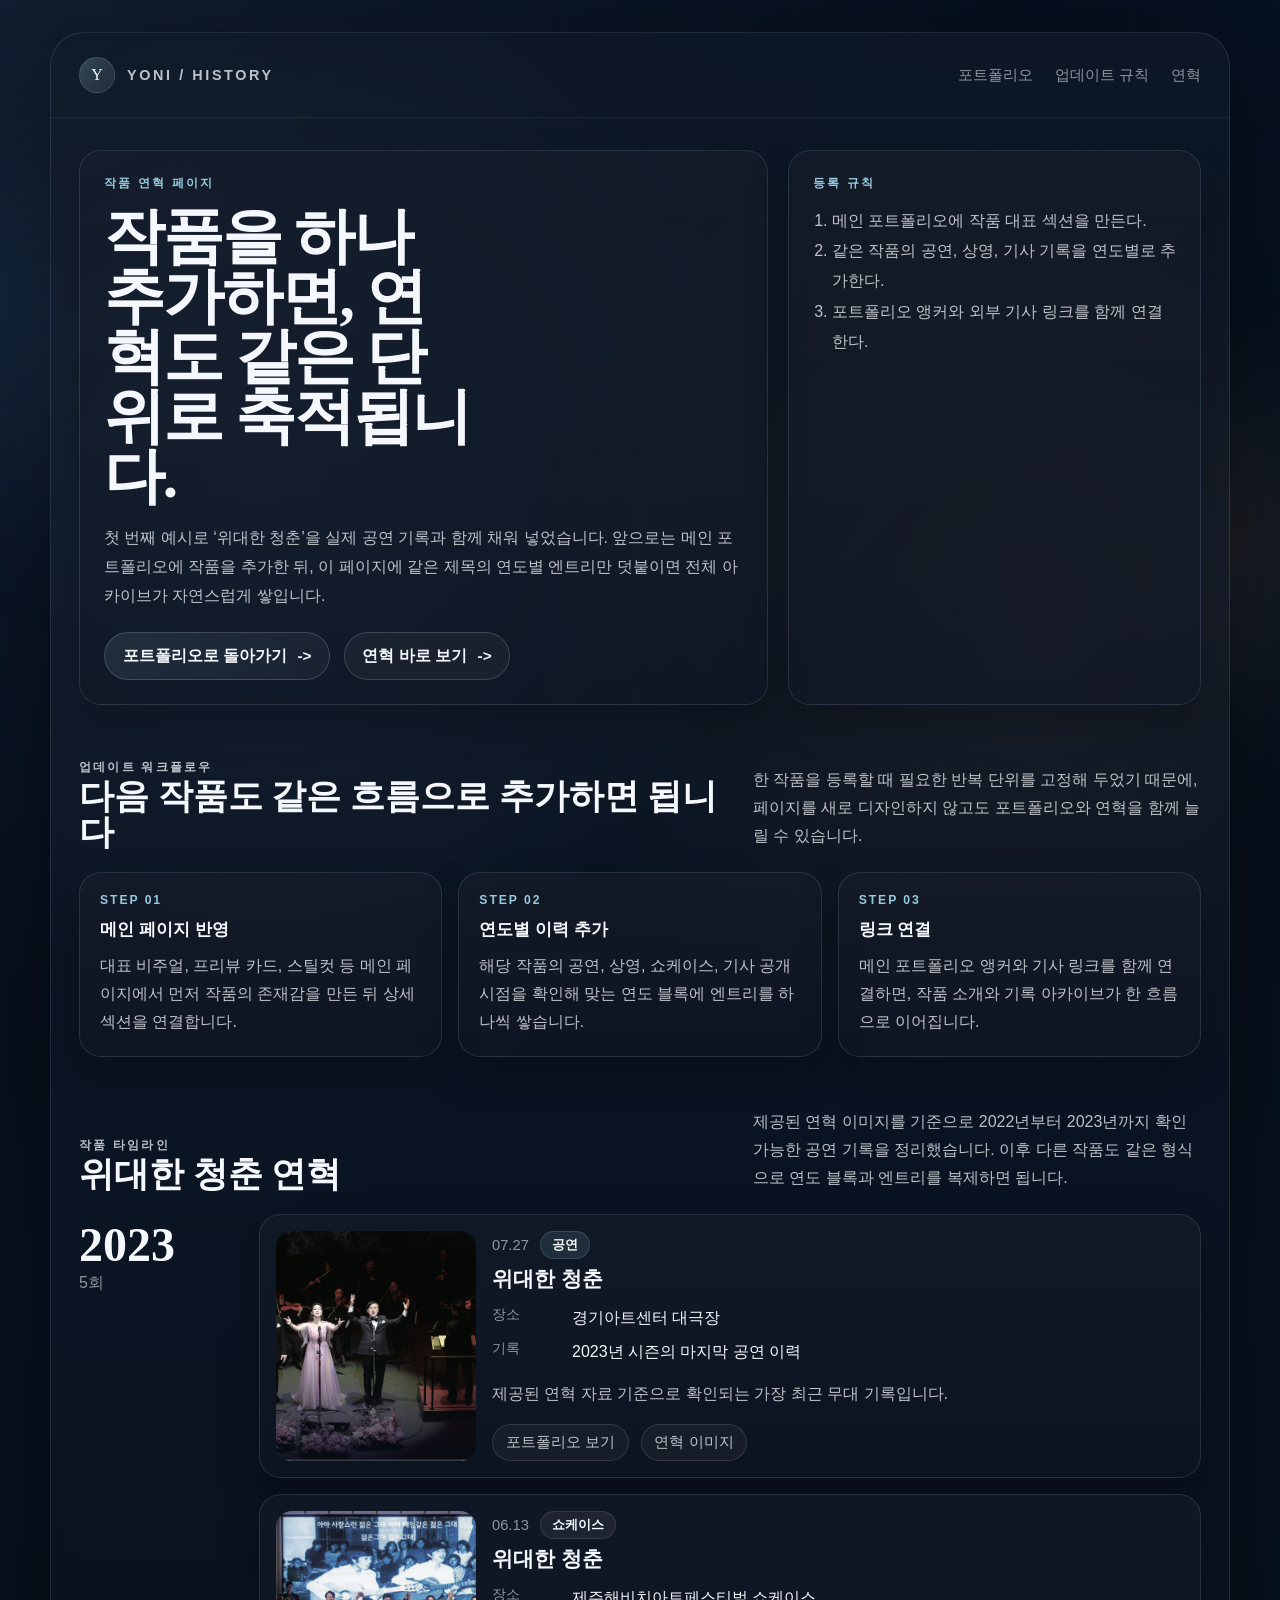
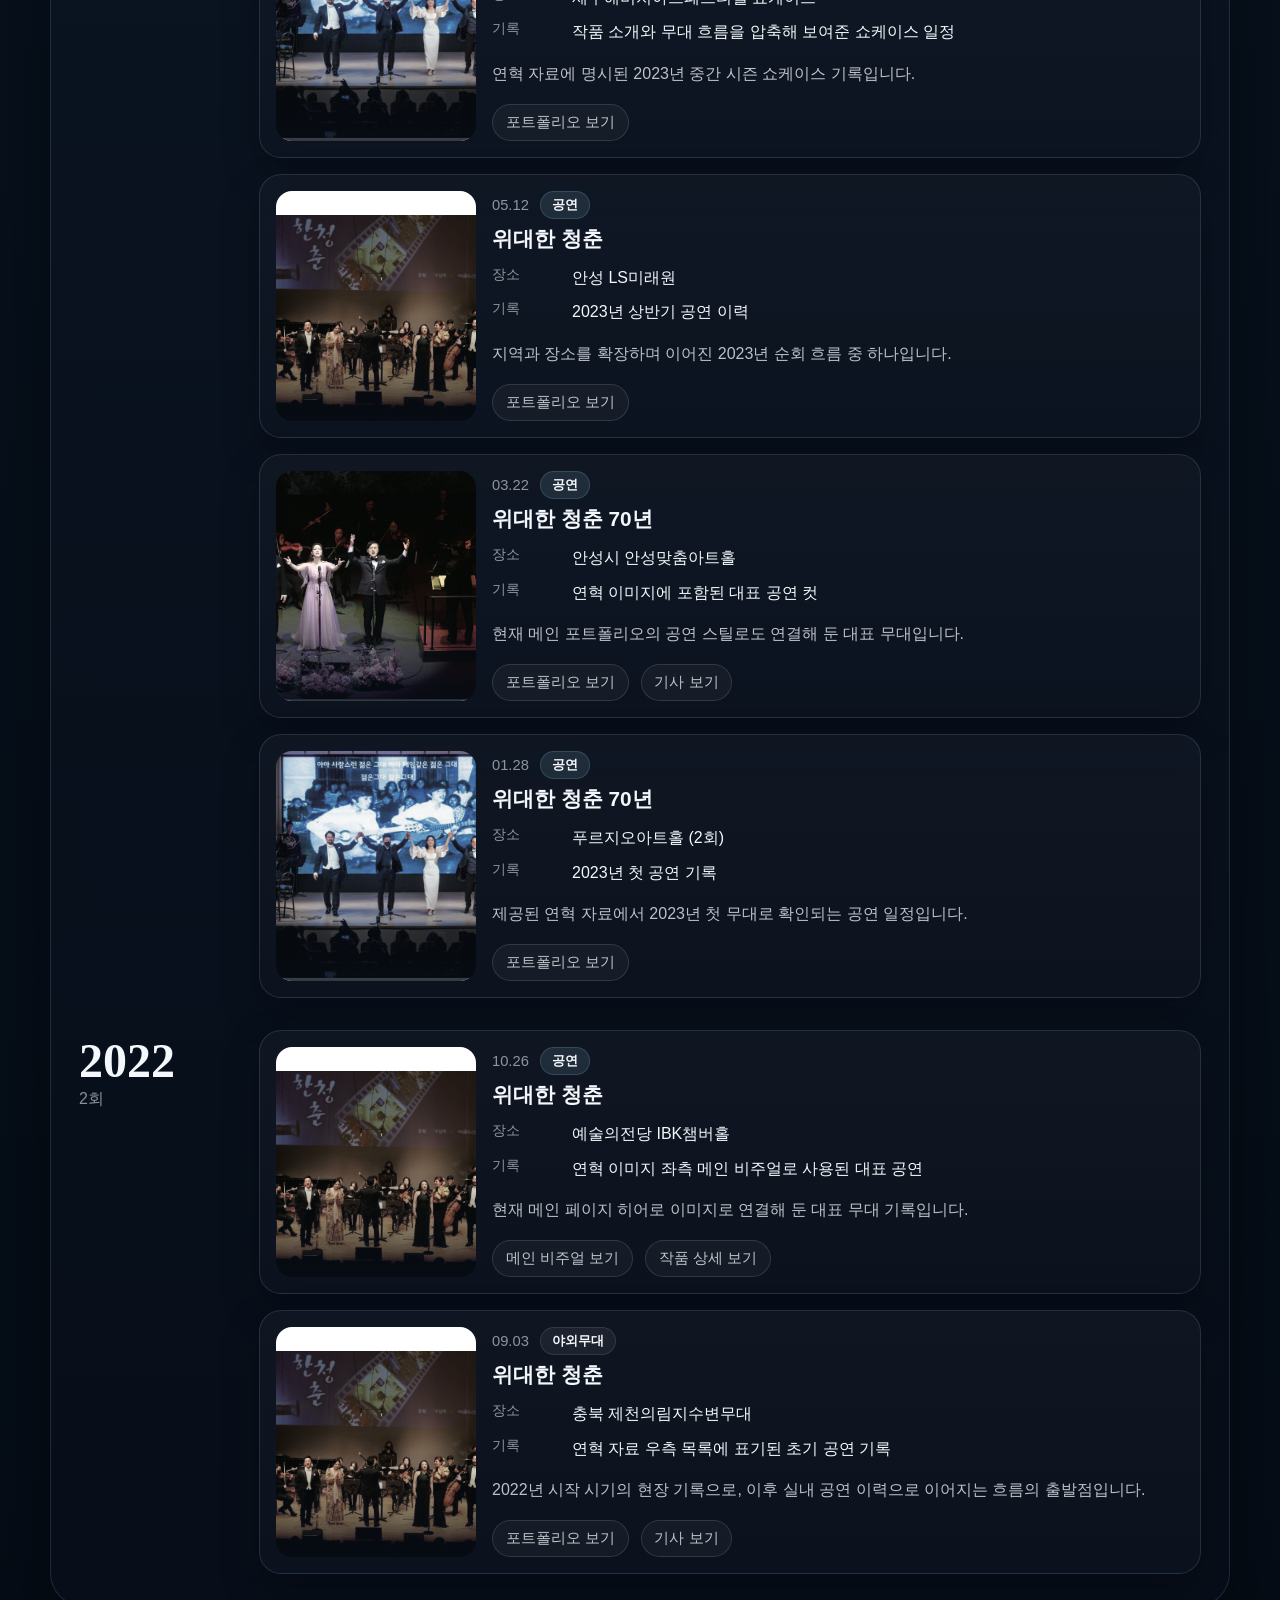
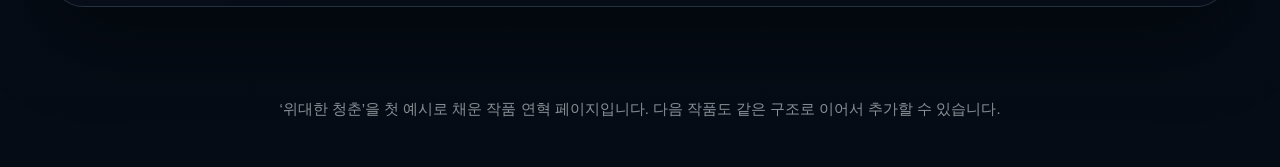
==== history.html @ c4008858 "Create cinematic portfolio site and history page" ====
<!DOCTYPE html>
<html lang="ko">
<head>
  <meta charset="UTF-8" />
  <meta name="viewport" content="width=device-width, initial-scale=1.0" />
  <title>Yoni | 작품 연혁</title>
  <meta
    name="description"
    content="작품을 추가할 때마다 연도별 이력을 함께 누적할 수 있도록 구성한 포트폴리오 연혁 페이지."
  />
  <link rel="stylesheet" href="styles.css" />
</head>
<body>
  <!--
    HISTORY GUIDE
    1. 새 작품이 생기면 index.html에 작품을 넣은 뒤, 여기서 .timeline-year 또는 .timeline-entry를 복제합니다.
    2. 연도 블록은 최신 연도가 위로 오도록 정렬합니다.
    3. 공연, 상영, 쇼케이스, 기사 공개 등 기록 단위마다 .timeline-entry 하나씩 추가합니다.
    4. 썸네일은 아래 둘 중 하나로 교체하면 됩니다.
       <img class="media-asset" src="assets/your-still.jpg" alt="작품 스틸 설명" />
       <video class="media-asset" src="assets/your-loop.mp4" poster="assets/poster.jpg" preload="metadata" controls></video>
    5. 내부 링크는 index.html의 작품 앵커로, 외부 링크는 기사나 행사 페이지로 연결합니다.
  -->

  <div class="page-atmosphere" aria-hidden="true">
    <div class="page-atmosphere__halo page-atmosphere__halo--left"></div>
    <div class="page-atmosphere__halo page-atmosphere__halo--right"></div>
    <div class="page-atmosphere__grid"></div>
  </div>

  <main class="portfolio-shell">
    <div class="portfolio-panel">
      <header class="masthead">
        <a class="brand" href="index.html">
          <span class="brand__mark">Y</span>
          <span class="brand__text">Yoni / History</span>
        </a>

        <nav class="masthead__nav" aria-label="Primary">
          <a href="index.html">포트폴리오</a>
          <a href="#workflow">업데이트 규칙</a>
          <a href="#great-youth-history">연혁</a>
        </nav>
      </header>

      <section class="history-hero" aria-labelledby="history-title">
        <div class="history-hero__copy">
          <p class="eyebrow">작품 연혁 페이지</p>
          <h1 id="history-title">작품을 하나 추가하면, 연혁도 같은 단위로 축적됩니다.</h1>
          <p class="history-hero__summary">
            첫 번째 예시로 &lsquo;위대한 청춘&rsquo;을 실제 공연 기록과 함께 채워 넣었습니다.
            앞으로는 메인 포트폴리오에 작품을 추가한 뒤, 이 페이지에 같은 제목의 연도별
            엔트리만 덧붙이면 전체 아카이브가 자연스럽게 쌓입니다.
          </p>
          <div class="history-hero__actions">
            <a class="button-link" href="index.html">포트폴리오로 돌아가기</a>
            <a class="button-link button-link--ghost" href="#great-youth-history">연혁 바로 보기</a>
          </div>
        </div>

        <aside class="history-hero__panel" aria-label="Archive update checklist">
          <p class="eyebrow">등록 규칙</p>
          <ol class="history-checklist">
            <li>메인 포트폴리오에 작품 대표 섹션을 만든다.</li>
            <li>같은 작품의 공연, 상영, 기사 기록을 연도별로 추가한다.</li>
            <li>포트폴리오 앵커와 외부 기사 링크를 함께 연결한다.</li>
          </ol>
        </aside>
      </section>

      <section class="section-block" id="workflow" aria-labelledby="workflow-title">
        <div class="section-heading">
          <div>
            <p class="eyebrow">업데이트 워크플로우</p>
            <h2 id="workflow-title">다음 작품도 같은 흐름으로 추가하면 됩니다</h2>
          </div>
          <p>
            한 작품을 등록할 때 필요한 반복 단위를 고정해 두었기 때문에, 페이지를 새로
            디자인하지 않고도 포트폴리오와 연혁을 함께 늘릴 수 있습니다.
          </p>
        </div>

        <div class="workflow-grid">
          <article class="workflow-card">
            <p class="workflow-card__step">Step 01</p>
            <h3>메인 페이지 반영</h3>
            <p>
              대표 비주얼, 프리뷰 카드, 스틸컷 등 메인 페이지에서 먼저 작품의 존재감을
              만든 뒤 상세 섹션을 연결합니다.
            </p>
          </article>

          <article class="workflow-card">
            <p class="workflow-card__step">Step 02</p>
            <h3>연도별 이력 추가</h3>
            <p>
              해당 작품의 공연, 상영, 쇼케이스, 기사 공개 시점을 확인해 맞는 연도 블록에
              엔트리를 하나씩 쌓습니다.
            </p>
          </article>

          <article class="workflow-card">
            <p class="workflow-card__step">Step 03</p>
            <h3>링크 연결</h3>
            <p>
              메인 포트폴리오 앵커와 기사 링크를 함께 연결하면, 작품 소개와 기록 아카이브가
              한 흐름으로 이어집니다.
            </p>
          </article>
        </div>
      </section>

      <section class="section-block section-block--last" id="timeline" aria-labelledby="timeline-title">
        <div class="section-heading">
          <div>
            <p class="eyebrow">작품 타임라인</p>
            <h2 id="timeline-title">위대한 청춘 연혁</h2>
          </div>
          <p>
            제공된 연혁 이미지를 기준으로 2022년부터 2023년까지 확인 가능한 공연 기록을
            정리했습니다. 이후 다른 작품도 같은 형식으로 연도 블록과 엔트리를 복제하면 됩니다.
          </p>
        </div>

        <div class="timeline-board" id="great-youth-history">
          <!-- YEAR BLOCK TEMPLATE: section.timeline-year 하나를 복제 -->
          <section class="timeline-year" aria-labelledby="year-2023">
            <div class="timeline-year__rail">
              <h3 id="year-2023">2023</h3>
              <p>5회</p>
            </div>

            <div class="timeline-year__entries">
              <!-- TIMELINE ENTRY TEMPLATE: article.timeline-entry 하나를 복제 -->
              <article class="timeline-entry">
                <div class="timeline-entry__media media-swatch media-swatch--signal">
                  <img
                    class="media-asset"
                    src="assets/great-youth-stage-anseong-2023.png"
                    alt="위대한 청춘 경기아트센터 대극장 공연 썸네일 대체 이미지"
                    loading="lazy"
                  />
                </div>

                <div class="timeline-entry__copy">
                  <div class="timeline-entry__header">
                    <p class="timeline-entry__month">07.27</p>
                    <span class="timeline-entry__status">공연</span>
                  </div>

                  <h4>위대한 청춘</h4>

                  <dl class="timeline-facts">
                    <div>
                      <dt>장소</dt>
                      <dd>경기아트센터 대극장</dd>
                    </div>
                    <div>
                      <dt>기록</dt>
                      <dd>2023년 시즌의 마지막 공연 이력</dd>
                    </div>
                  </dl>

                  <p class="timeline-entry__description">
                    제공된 연혁 자료 기준으로 확인되는 가장 최근 무대 기록입니다.
                  </p>

                  <div class="timeline-entry__links">
                    <a class="timeline-link" href="index.html#project-great-youth">포트폴리오 보기</a>
                    <a class="timeline-link" href="assets/great-youth-history-board.png">연혁 이미지</a>
                  </div>
                </div>
              </article>

              <article class="timeline-entry">
                <div class="timeline-entry__media media-swatch media-swatch--refraction">
                  <img
                    class="media-asset"
                    src="assets/great-youth-stage-prugio-2023.png"
                    alt="위대한 청춘 제주해비치아트페스티벌 쇼케이스 썸네일 대체 이미지"
                    loading="lazy"
                  />
                </div>

                <div class="timeline-entry__copy">
                  <div class="timeline-entry__header">
                    <p class="timeline-entry__month">06.13</p>
                    <span class="timeline-entry__status timeline-entry__status--soft">쇼케이스</span>
                  </div>

                  <h4>위대한 청춘</h4>

                  <dl class="timeline-facts">
                    <div>
                      <dt>장소</dt>
                      <dd>제주해비치아트페스티벌 쇼케이스</dd>
                    </div>
                    <div>
                      <dt>기록</dt>
                      <dd>작품 소개와 무대 흐름을 압축해 보여준 쇼케이스 일정</dd>
                    </div>
                  </dl>

                  <p class="timeline-entry__description">
                    연혁 자료에 명시된 2023년 중간 시즌 쇼케이스 기록입니다.
                  </p>

                  <div class="timeline-entry__links">
                    <a class="timeline-link" href="index.html#project-great-youth">포트폴리오 보기</a>
                  </div>
                </div>
              </article>

              <article class="timeline-entry">
                <div class="timeline-entry__media media-swatch media-swatch--harbor">
                  <img
                    class="media-asset"
                    src="assets/great-youth-stage-ibk-2022.png"
                    alt="위대한 청춘 안성 LS미래원 공연 썸네일 대체 이미지"
                    loading="lazy"
                  />
                </div>

                <div class="timeline-entry__copy">
                  <div class="timeline-entry__header">
                    <p class="timeline-entry__month">05.12</p>
                    <span class="timeline-entry__status">공연</span>
                  </div>

                  <h4>위대한 청춘</h4>

                  <dl class="timeline-facts">
                    <div>
                      <dt>장소</dt>
                      <dd>안성 LS미래원</dd>
                    </div>
                    <div>
                      <dt>기록</dt>
                      <dd>2023년 상반기 공연 이력</dd>
                    </div>
                  </dl>

                  <p class="timeline-entry__description">
                    지역과 장소를 확장하며 이어진 2023년 순회 흐름 중 하나입니다.
                  </p>

                  <div class="timeline-entry__links">
                    <a class="timeline-link" href="index.html#project-great-youth">포트폴리오 보기</a>
                  </div>
                </div>
              </article>

              <article class="timeline-entry">
                <div class="timeline-entry__media media-swatch media-swatch--signal">
                  <img
                    class="media-asset"
                    src="assets/great-youth-stage-anseong-2023.png"
                    alt="위대한 청춘 안성맞춤아트홀 공연 썸네일"
                    loading="lazy"
                  />
                </div>

                <div class="timeline-entry__copy">
                  <div class="timeline-entry__header">
                    <p class="timeline-entry__month">03.22</p>
                    <span class="timeline-entry__status">공연</span>
                  </div>

                  <h4>위대한 청춘 70년</h4>

                  <dl class="timeline-facts">
                    <div>
                      <dt>장소</dt>
                      <dd>안성시 안성맞춤아트홀</dd>
                    </div>
                    <div>
                      <dt>기록</dt>
                      <dd>연혁 이미지에 포함된 대표 공연 컷</dd>
                    </div>
                  </dl>

                  <p class="timeline-entry__description">
                    현재 메인 포트폴리오의 공연 스틸로도 연결해 둔 대표 무대입니다.
                  </p>

                  <div class="timeline-entry__links">
                    <a class="timeline-link" href="index.html#project-great-youth">포트폴리오 보기</a>
                    <a class="timeline-link" href="index.html#press">기사 보기</a>
                  </div>
                </div>
              </article>

              <article class="timeline-entry">
                <div class="timeline-entry__media media-swatch media-swatch--ember">
                  <img
                    class="media-asset"
                    src="assets/great-youth-stage-prugio-2023.png"
                    alt="위대한 청춘 푸르지오아트홀 공연 썸네일"
                    loading="lazy"
                  />
                </div>

                <div class="timeline-entry__copy">
                  <div class="timeline-entry__header">
                    <p class="timeline-entry__month">01.28</p>
                    <span class="timeline-entry__status">공연</span>
                  </div>

                  <h4>위대한 청춘 70년</h4>

                  <dl class="timeline-facts">
                    <div>
                      <dt>장소</dt>
                      <dd>푸르지오아트홀 (2회)</dd>
                    </div>
                    <div>
                      <dt>기록</dt>
                      <dd>2023년 첫 공연 기록</dd>
                    </div>
                  </dl>

                  <p class="timeline-entry__description">
                    제공된 연혁 자료에서 2023년 첫 무대로 확인되는 공연 일정입니다.
                  </p>

                  <div class="timeline-entry__links">
                    <a class="timeline-link" href="index.html#project-great-youth">포트폴리오 보기</a>
                  </div>
                </div>
              </article>
            </div>
          </section>

          <section class="timeline-year" aria-labelledby="year-2022">
            <div class="timeline-year__rail">
              <h3 id="year-2022">2022</h3>
              <p>2회</p>
            </div>

            <div class="timeline-year__entries">
              <article class="timeline-entry">
                <div class="timeline-entry__media media-swatch media-swatch--harbor">
                  <img
                    class="media-asset"
                    src="assets/great-youth-stage-ibk-2022.png"
                    alt="위대한 청춘 예술의전당 IBK챔버홀 공연 썸네일"
                    loading="lazy"
                  />
                </div>

                <div class="timeline-entry__copy">
                  <div class="timeline-entry__header">
                    <p class="timeline-entry__month">10.26</p>
                    <span class="timeline-entry__status">공연</span>
                  </div>

                  <h4>위대한 청춘</h4>

                  <dl class="timeline-facts">
                    <div>
                      <dt>장소</dt>
                      <dd>예술의전당 IBK챔버홀</dd>
                    </div>
                    <div>
                      <dt>기록</dt>
                      <dd>연혁 이미지 좌측 메인 비주얼로 사용된 대표 공연</dd>
                    </div>
                  </dl>

                  <p class="timeline-entry__description">
                    현재 메인 페이지 히어로 이미지로 연결해 둔 대표 무대 기록입니다.
                  </p>

                  <div class="timeline-entry__links">
                    <a class="timeline-link" href="index.html#featured">메인 비주얼 보기</a>
                    <a class="timeline-link" href="index.html#project-great-youth">작품 상세 보기</a>
                  </div>
                </div>
              </article>

              <article class="timeline-entry">
                <div class="timeline-entry__media media-swatch media-swatch--signal">
                  <img
                    class="media-asset"
                    src="assets/great-youth-stage-ibk-2022.png"
                    alt="위대한 청춘 제천의림지수변무대 공연 썸네일 대체 이미지"
                    loading="lazy"
                  />
                </div>

                <div class="timeline-entry__copy">
                  <div class="timeline-entry__header">
                    <p class="timeline-entry__month">09.03</p>
                    <span class="timeline-entry__status timeline-entry__status--soft">야외무대</span>
                  </div>

                  <h4>위대한 청춘</h4>

                  <dl class="timeline-facts">
                    <div>
                      <dt>장소</dt>
                      <dd>충북 제천의림지수변무대</dd>
                    </div>
                    <div>
                      <dt>기록</dt>
                      <dd>연혁 자료 우측 목록에 표기된 초기 공연 기록</dd>
                    </div>
                  </dl>

                  <p class="timeline-entry__description">
                    2022년 시작 시기의 현장 기록으로, 이후 실내 공연 이력으로 이어지는
                    흐름의 출발점입니다.
                  </p>

                  <div class="timeline-entry__links">
                    <a class="timeline-link" href="index.html#project-great-youth">포트폴리오 보기</a>
                    <a class="timeline-link" href="index.html#press">기사 보기</a>
                  </div>
                </div>
              </article>
            </div>
          </section>
        </div>
      </section>
    </div>
  </main>

  <footer class="site-footer">
    <p>&lsquo;위대한 청춘&rsquo;을 첫 예시로 채운 작품 연혁 페이지입니다. 다음 작품도 같은 구조로 이어서 추가할 수 있습니다.</p>
  </footer>
</body>
</html>
---- styles.css ----
:root {
  --bg-base: #06101d;
  --bg-deep: #091526;
  --bg-panel: rgba(9, 17, 30, 0.76);
  --bg-panel-strong: rgba(12, 21, 36, 0.88);
  --surface-soft: rgba(255, 255, 255, 0.04);
  --surface-hover: rgba(255, 255, 255, 0.07);
  --line-soft: rgba(183, 210, 237, 0.14);
  --line-strong: rgba(183, 210, 237, 0.28);
  --text-main: #f4f7fb;
  --text-muted: rgba(244, 247, 251, 0.76);
  --text-soft: rgba(244, 247, 251, 0.56);
  --accent-sea: #96cade;
  --accent-warm: rgba(238, 164, 96, 0.32);
  --focus-ring: #b8e4f2;
  --shadow-panel: 0 32px 80px rgba(0, 0, 0, 0.42);
  --shadow-card: 0 16px 40px rgba(0, 0, 0, 0.24);
  --radius-panel: 34px;
  --radius-large: 28px;
  --radius-medium: 22px;
  --radius-small: 16px;
  --shell-width: 1180px;
}

*,
*::before,
*::after {
  box-sizing: border-box;
}

html {
  scroll-behavior: smooth;
}

body {
  margin: 0;
  min-height: 100vh;
  font-family: "Aptos", "Segoe UI", "Noto Sans KR", sans-serif;
  color: var(--text-main);
  background:
    radial-gradient(circle at top left, rgba(77, 116, 173, 0.18), transparent 28%),
    radial-gradient(circle at top right, rgba(19, 50, 89, 0.16), transparent 26%),
    linear-gradient(180deg, #040b15 0%, #07111e 38%, #050c15 100%);
  overflow-x: hidden;
}

a {
  color: inherit;
  text-decoration: none;
}

img,
video {
  display: block;
  max-width: 100%;
}

a:focus-visible {
  outline: 2px solid var(--focus-ring);
  outline-offset: 4px;
}

.page-atmosphere {
  position: fixed;
  inset: 0;
  z-index: 0;
  pointer-events: none;
  overflow: hidden;
}

.page-atmosphere__halo {
  position: absolute;
  border-radius: 999px;
  filter: blur(72px);
  opacity: 0.65;
}

.page-atmosphere__halo--left {
  top: 8%;
  left: -10%;
  width: 32rem;
  height: 32rem;
  background: radial-gradient(circle, rgba(84, 126, 193, 0.34), transparent 68%);
}

.page-atmosphere__halo--right {
  right: -8%;
  bottom: 14%;
  width: 28rem;
  height: 28rem;
  background: radial-gradient(circle, rgba(235, 169, 109, 0.28), transparent 68%);
}

.page-atmosphere__grid {
  position: absolute;
  inset: 0;
  background:
    linear-gradient(180deg, rgba(255, 255, 255, 0.02), transparent 24%),
    repeating-linear-gradient(
      90deg,
      transparent 0,
      transparent 7rem,
      rgba(255, 255, 255, 0.02) 7rem,
      rgba(255, 255, 255, 0.02) 7.1rem
    );
  opacity: 0.22;
}

.portfolio-shell {
  position: relative;
  z-index: 1;
  max-width: calc(var(--shell-width) + 48px);
  margin: 0 auto;
  padding: 32px 24px 72px;
}

.portfolio-panel {
  position: relative;
  overflow: hidden;
  border: 1px solid var(--line-soft);
  border-radius: var(--radius-panel);
  background:
    linear-gradient(180deg, rgba(13, 23, 38, 0.88), rgba(8, 15, 27, 0.72)),
    linear-gradient(135deg, rgba(255, 255, 255, 0.05), transparent 42%);
  box-shadow: var(--shadow-panel);
  backdrop-filter: blur(18px);
}

.portfolio-panel::before {
  content: "";
  position: absolute;
  inset: 0;
  background:
    radial-gradient(circle at 18% 14%, rgba(130, 174, 214, 0.08), transparent 18%),
    radial-gradient(circle at 82% 18%, rgba(244, 176, 112, 0.06), transparent 18%);
  pointer-events: none;
}

.masthead {
  position: relative;
  z-index: 1;
  display: flex;
  align-items: center;
  justify-content: space-between;
  gap: 18px;
  padding: 24px 28px;
  border-bottom: 1px solid rgba(255, 255, 255, 0.06);
}

.brand {
  display: inline-flex;
  align-items: center;
  gap: 12px;
}

.brand__mark {
  display: grid;
  place-items: center;
  width: 2.25rem;
  height: 2.25rem;
  border-radius: 999px;
  border: 1px solid rgba(255, 255, 255, 0.12);
  background:
    linear-gradient(135deg, rgba(154, 202, 222, 0.24), rgba(255, 255, 255, 0.04)),
    rgba(255, 255, 255, 0.02);
  font-family: "Iowan Old Style", "Palatino Linotype", Georgia, serif;
  font-size: 1rem;
}

.brand__text {
  color: var(--text-muted);
  font-size: 0.9rem;
  font-weight: 600;
  letter-spacing: 0.18em;
  text-transform: uppercase;
}

.masthead__nav {
  display: flex;
  flex-wrap: wrap;
  gap: 22px;
}

.masthead__nav a {
  color: var(--text-soft);
  font-size: 0.94rem;
  transition: color 180ms ease, transform 180ms ease;
}

.masthead__nav a:hover,
.masthead__nav a:focus-visible {
  color: var(--text-main);
  transform: translateY(-1px);
}

.hero {
  position: relative;
  z-index: 1;
  padding: 30px 28px 0;
}

.hero__media,
.project-detail__frame {
  position: relative;
  overflow: hidden;
  border-radius: var(--radius-large);
  border: 1px solid rgba(255, 255, 255, 0.08);
  box-shadow: var(--shadow-card);
  isolation: isolate;
}

.media-stage {
  background-color: #0c1627;
}

.media-placeholder,
.media-asset {
  position: absolute;
  inset: 0;
  width: 100%;
  height: 100%;
  display: block;
}

.media-asset {
  object-fit: cover;
}

.media-asset--contain {
  object-fit: contain;
  background: #050c15;
}

.video-embed {
  position: absolute;
  inset: 0;
  z-index: 1;
  background: #000;
}

.video-embed iframe {
  display: block;
  width: 100%;
  height: 100%;
  border: 0;
}

.media-stage--featured {
  min-height: 39rem;
  background:
    radial-gradient(circle at 78% 24%, rgba(241, 188, 130, 0.28), transparent 14%),
    radial-gradient(circle at 66% 38%, rgba(121, 175, 211, 0.18), transparent 18%),
    linear-gradient(135deg, #17263f 0%, #0e192c 42%, #091321 62%, #3d2b1f 100%);
}

.media-stage--featured::before {
  content: "";
  position: absolute;
  inset: auto 0 0 0;
  height: 56%;
  background:
    linear-gradient(180deg, transparent 0%, rgba(4, 8, 16, 0.6) 30%, rgba(4, 8, 16, 0.96) 100%),
    repeating-linear-gradient(
      90deg,
      rgba(118, 160, 211, 0.08) 0,
      rgba(118, 160, 211, 0.08) 2.8%,
      transparent 2.8%,
      transparent 8.6%
    );
}

.media-stage--featured::after {
  content: "";
  position: absolute;
  inset: 0;
  background:
    radial-gradient(circle at 18% 82%, rgba(112, 163, 205, 0.12), transparent 18%),
    linear-gradient(180deg, rgba(6, 11, 20, 0.06), rgba(6, 11, 20, 0.2));
  pointer-events: none;
}

.media-stage--detail {
  min-height: 29rem;
  background:
    radial-gradient(circle at 28% 24%, rgba(126, 186, 212, 0.22), transparent 18%),
    radial-gradient(circle at 72% 18%, rgba(243, 183, 126, 0.24), transparent 16%),
    linear-gradient(140deg, #0f1a2d 0%, #13253a 38%, #0c1524 68%, #35261f 100%);
}

.media-stage--detail::before {
  content: "";
  position: absolute;
  inset: auto 0 0 0;
  height: 52%;
  background:
    linear-gradient(180deg, transparent, rgba(6, 10, 18, 0.78) 42%, rgba(6, 10, 18, 0.98)),
    repeating-linear-gradient(
      0deg,
      transparent 0,
      transparent 2.4rem,
      rgba(255, 255, 255, 0.03) 2.4rem,
      rgba(255, 255, 255, 0.03) 2.55rem
    );
}

.media-stage__scrim {
  position: absolute;
  inset: 0;
  background:
    linear-gradient(180deg, rgba(6, 10, 18, 0.02), rgba(6, 10, 18, 0.24) 48%, rgba(6, 10, 18, 0.52) 100%);
}

.media-stage__play {
  position: absolute;
  top: 50%;
  left: 50%;
  z-index: 2;
  width: 5.25rem;
  height: 5.25rem;
  transform: translate(-50%, -50%);
  border: 1px solid rgba(255, 255, 255, 0.16);
  border-radius: 999px;
  background: rgba(9, 17, 30, 0.62);
  box-shadow: 0 20px 48px rgba(0, 0, 0, 0.32);
  backdrop-filter: blur(12px);
  pointer-events: none;
}

.media-stage__play::before {
  content: "";
  position: absolute;
  top: 50%;
  left: 54%;
  transform: translate(-50%, -50%);
  width: 0;
  height: 0;
  border-top: 0.82rem solid transparent;
  border-bottom: 0.82rem solid transparent;
  border-left: 1.25rem solid rgba(255, 255, 255, 0.92);
}

.hero__overlay {
  position: absolute;
  right: 1.75rem;
  bottom: 1.75rem;
  left: 1.75rem;
  z-index: 2;
  max-width: 46rem;
}

.eyebrow {
  margin: 0 0 0.85rem;
  color: var(--accent-sea);
  font-size: 0.76rem;
  font-weight: 700;
  letter-spacing: 0.18em;
  text-transform: uppercase;
}

.hero__overlay h1,
.section-heading h2,
.project-detail__title {
  font-family: "Iowan Old Style", "Palatino Linotype", Georgia, serif;
}

.hero__overlay h1 {
  margin: 0 0 0.9rem;
  font-size: clamp(2.6rem, 5.5vw, 5rem);
  line-height: 0.96;
  letter-spacing: -0.035em;
  max-width: 11ch;
}

.hero__meta {
  margin: 0;
  color: var(--text-muted);
  font-size: 1rem;
  line-height: 1.6;
}

.hero__intro {
  display: flex;
  align-items: center;
  justify-content: space-between;
  gap: 1.5rem;
  padding: 1.5rem 0 0;
}

.hero__summary {
  margin: 0;
  max-width: 46rem;
  color: var(--text-muted);
  line-height: 1.8;
}

.hero__actions,
.history-hero__actions {
  display: flex;
  flex-wrap: wrap;
  gap: 0.85rem;
}

.button-link {
  display: inline-flex;
  align-items: center;
  justify-content: center;
  gap: 0.65rem;
  min-height: 3rem;
  padding: 0 1.1rem;
  border: 1px solid rgba(255, 255, 255, 0.16);
  border-radius: 999px;
  background: linear-gradient(135deg, rgba(150, 202, 222, 0.12), rgba(255, 255, 255, 0.04));
  color: var(--text-main);
  font-weight: 600;
  transition:
    transform 180ms ease,
    border-color 180ms ease,
    background 180ms ease;
}

.button-link::after {
  content: "->";
  font-size: 0.96rem;
}

.button-link:hover,
.button-link:focus-visible {
  transform: translateY(-1px);
  border-color: var(--line-strong);
  background: linear-gradient(135deg, rgba(150, 202, 222, 0.18), rgba(255, 255, 255, 0.06));
}

.button-link--ghost {
  background: rgba(255, 255, 255, 0.04);
}

.section-block {
  position: relative;
  z-index: 1;
  padding: 3.2rem 1.75rem 0;
}

.section-block--last {
  padding-bottom: 2rem;
}

.section-heading {
  display: grid;
  grid-template-columns: minmax(0, 1fr) minmax(16rem, 28rem);
  gap: 1.5rem;
  align-items: end;
  margin-bottom: 1.35rem;
}

.section-heading h2 {
  margin: 0;
  font-size: clamp(1.7rem, 2.7vw, 2.35rem);
  line-height: 1.05;
}

.section-heading p {
  margin: 0;
  color: var(--text-muted);
  line-height: 1.75;
}

.preview-grid,
.stills-grid {
  display: grid;
  gap: 1rem;
}

.preview-grid {
  grid-template-columns: repeat(3, minmax(0, 1fr));
}

.preview-card {
  overflow: hidden;
  border: 1px solid var(--line-soft);
  border-radius: var(--radius-medium);
  background: var(--surface-soft);
  transition:
    transform 180ms ease,
    border-color 180ms ease,
    background 180ms ease;
}

.preview-card:hover,
.preview-card:focus-within {
  transform: translateY(-3px);
  border-color: var(--line-strong);
  background: var(--surface-hover);
}

.preview-card--empty {
  border-style: dashed;
}

.preview-card__media {
  position: relative;
  aspect-ratio: 16 / 10;
  overflow: hidden;
  border-bottom: 1px solid rgba(255, 255, 255, 0.07);
}

.preview-card__body {
  padding: 1rem 1.05rem 1.1rem;
}

.preview-card__title-row {
  display: flex;
  align-items: baseline;
  justify-content: space-between;
  gap: 1rem;
}

.preview-card__body h3 {
  margin: 0;
  font-size: 1rem;
}

.preview-card__body p {
  margin: 0;
  color: var(--text-soft);
  font-size: 0.92rem;
}

.preview-card__placeholder-note {
  display: block;
  margin-top: 0.55rem;
  color: var(--text-soft);
  font-size: 0.9rem;
  line-height: 1.65;
}

.media-swatch {
  background-color: #101a2b;
}

.media-swatch::before,
.still-frame::before {
  content: "";
  position: absolute;
  inset: 0;
  background: linear-gradient(180deg, rgba(5, 9, 16, 0.04), rgba(5, 9, 16, 0.48));
}

.media-swatch::after,
.still-frame::after {
  content: "";
  position: absolute;
  inset: auto 0 0 0;
  height: 46%;
  background: linear-gradient(180deg, transparent, rgba(7, 12, 22, 0.82) 100%);
}

.media-swatch--ember {
  background:
    radial-gradient(circle at 62% 32%, rgba(244, 187, 124, 0.34), transparent 16%),
    linear-gradient(135deg, #34261d 0%, #1a2640 44%, #0d1526 100%);
}

.media-swatch--harbor {
  background:
    radial-gradient(circle at 34% 28%, rgba(119, 176, 208, 0.28), transparent 16%),
    linear-gradient(135deg, #102237 0%, #1c3350 42%, #0d1526 100%);
}

.media-swatch--signal {
  background:
    radial-gradient(circle at 70% 30%, rgba(239, 170, 101, 0.28), transparent 15%),
    radial-gradient(circle at 28% 66%, rgba(115, 155, 196, 0.16), transparent 18%),
    linear-gradient(135deg, #142234 0%, #13233b 50%, #2c201c 100%);
}

.project-detail {
  display: grid;
  grid-template-columns: minmax(0, 1.32fr) minmax(19rem, 0.9fr);
  gap: 1.5rem;
  align-items: start;
}

.project-detail__frame {
  min-width: 0;
  margin: 0;
}

.project-detail__caption {
  position: absolute;
  left: 1.25rem;
  bottom: 1.1rem;
  z-index: 2;
  padding: 0.5rem 0.82rem;
  border: 1px solid rgba(255, 255, 255, 0.12);
  border-radius: 999px;
  background: rgba(7, 14, 25, 0.6);
  color: var(--text-muted);
  font-size: 0.86rem;
}

.project-detail__copy {
  padding: 0.45rem 0 0.2rem;
}

.project-detail__title {
  margin: 0 0 1.25rem;
  font-size: clamp(2rem, 3vw, 2.9rem);
  line-height: 0.95;
  letter-spacing: -0.03em;
}

.project-facts {
  margin: 0 0 1.5rem;
  display: grid;
  gap: 0;
}

.project-facts div {
  display: grid;
  grid-template-columns: 5.4rem minmax(0, 1fr);
  gap: 1rem;
  padding: 0.9rem 0;
  border-top: 1px solid rgba(255, 255, 255, 0.08);
}

.project-facts div:last-child {
  border-bottom: 1px solid rgba(255, 255, 255, 0.08);
}

.project-facts dt {
  color: var(--text-soft);
  font-size: 0.92rem;
}

.project-facts dd {
  margin: 0;
  color: var(--text-main);
  line-height: 1.7;
}

.project-detail__description {
  margin: 0 0 1.6rem;
  color: var(--text-muted);
  line-height: 1.82;
}

.stills-grid {
  grid-template-columns: repeat(3, minmax(0, 1fr));
}

.still-frame {
  position: relative;
  min-height: 12.5rem;
  margin: 0;
  overflow: hidden;
  border: 1px solid var(--line-soft);
  border-radius: var(--radius-medium);
  box-shadow: var(--shadow-card);
}

.still-frame figcaption {
  position: absolute;
  left: 1rem;
  bottom: 0.95rem;
  z-index: 2;
  padding: 0.5rem 0.75rem;
  border-radius: 999px;
  background: rgba(8, 15, 26, 0.66);
  color: var(--text-main);
  font-size: 0.84rem;
}

.still-frame--arrival {
  background:
    radial-gradient(circle at 28% 24%, rgba(110, 166, 204, 0.24), transparent 17%),
    linear-gradient(135deg, #15253a 0%, #102138 50%, #0b1423 100%);
}

.still-frame--refraction {
  background:
    radial-gradient(circle at 66% 28%, rgba(241, 182, 120, 0.3), transparent 16%),
    linear-gradient(135deg, #1b2235 0%, #1f3047 44%, #121a2a 100%);
}

.still-frame--rooftop {
  background:
    radial-gradient(circle at 74% 24%, rgba(236, 170, 108, 0.22), transparent 14%),
    radial-gradient(circle at 26% 36%, rgba(107, 157, 194, 0.18), transparent 18%),
    linear-gradient(135deg, #102038 0%, #152742 52%, #1f1b23 100%);
}

.press-list {
  display: grid;
  gap: 0.95rem;
  margin: 0;
  padding: 0;
  list-style: none;
}

.press-link {
  display: grid;
  grid-template-columns: minmax(0, 1fr) auto;
  gap: 1rem;
  align-items: center;
  padding: 1.2rem 1.25rem;
  border: 1px solid var(--line-soft);
  border-radius: var(--radius-medium);
  background: var(--surface-soft);
  transition:
    transform 180ms ease,
    border-color 180ms ease,
    background 180ms ease;
}

.press-link:hover,
.press-link:focus-visible {
  transform: translateY(-2px);
  border-color: var(--line-strong);
  background: var(--surface-hover);
}

.press-link__title {
  font-weight: 600;
  line-height: 1.55;
}

.press-link__meta {
  color: var(--accent-sea);
  font-size: 0.92rem;
  white-space: nowrap;
}

.site-footer {
  position: relative;
  z-index: 1;
  max-width: var(--shell-width);
  margin: 0 auto;
  padding: 1.3rem 1.5rem 3rem;
}

.site-footer p {
  margin: 0;
  color: var(--text-soft);
  text-align: center;
  font-size: 0.92rem;
}

.history-hero {
  position: relative;
  z-index: 1;
  display: grid;
  grid-template-columns: minmax(0, 1.25fr) minmax(18rem, 0.75fr);
  gap: 1.25rem;
  padding: 2rem 1.75rem 0;
}

.history-hero__copy,
.history-hero__panel,
.workflow-card,
.timeline-entry {
  border: 1px solid var(--line-soft);
  border-radius: var(--radius-medium);
  background:
    linear-gradient(180deg, rgba(255, 255, 255, 0.035), rgba(255, 255, 255, 0.02)),
    rgba(8, 15, 27, 0.52);
  box-shadow: var(--shadow-card);
}

.history-hero__copy {
  padding: 1.5rem;
}

.history-hero__copy h1 {
  margin: 0 0 1rem;
  max-width: 12ch;
  font-family: "Iowan Old Style", "Palatino Linotype", Georgia, serif;
  font-size: clamp(2.4rem, 4.8vw, 4.4rem);
  line-height: 0.98;
  letter-spacing: -0.035em;
}

.history-hero__summary {
  margin: 0 0 1.4rem;
  max-width: 42rem;
  color: var(--text-muted);
  line-height: 1.82;
}

.history-hero__panel {
  padding: 1.5rem;
  align-self: stretch;
}

.history-checklist {
  margin: 0;
  padding-left: 1.2rem;
  color: var(--text-muted);
  line-height: 1.9;
}

.workflow-grid {
  display: grid;
  grid-template-columns: repeat(3, minmax(0, 1fr));
  gap: 1rem;
}

.workflow-card {
  padding: 1.25rem;
}

.workflow-card__step {
  margin: 0 0 0.65rem;
  color: var(--accent-sea);
  font-size: 0.76rem;
  font-weight: 700;
  letter-spacing: 0.16em;
  text-transform: uppercase;
}

.workflow-card h3 {
  margin: 0 0 0.65rem;
  font-size: 1.08rem;
}

.workflow-card p:last-child {
  margin: 0;
  color: var(--text-muted);
  line-height: 1.76;
}

.timeline-board {
  display: grid;
  gap: 2rem;
}

.timeline-year {
  display: grid;
  grid-template-columns: 10rem minmax(0, 1fr);
  gap: 1.25rem;
  align-items: start;
}

.timeline-year__rail {
  position: sticky;
  top: 1.5rem;
  padding-top: 0.5rem;
}

.timeline-year__rail h3 {
  margin: 0 0 0.35rem;
  font-family: "Iowan Old Style", "Palatino Linotype", Georgia, serif;
  font-size: clamp(2rem, 4vw, 3rem);
  line-height: 0.95;
}

.timeline-year__rail p {
  margin: 0;
  color: var(--text-soft);
}

.timeline-year__entries {
  display: grid;
  gap: 1rem;
}

.timeline-entry {
  display: grid;
  grid-template-columns: 12.5rem minmax(0, 1fr);
  gap: 1rem;
  padding: 1rem;
}

.timeline-entry__media {
  position: relative;
  min-height: 10.5rem;
  overflow: hidden;
  border-radius: var(--radius-small);
}

.timeline-entry__copy {
  min-width: 0;
}

.timeline-entry__header {
  display: flex;
  align-items: center;
  gap: 0.7rem;
  flex-wrap: wrap;
  margin-bottom: 0.55rem;
}

.timeline-entry__month {
  margin: 0;
  color: var(--text-soft);
  font-size: 0.92rem;
}

.timeline-entry__status {
  display: inline-flex;
  align-items: center;
  min-height: 1.75rem;
  padding: 0 0.7rem;
  border: 1px solid rgba(150, 202, 222, 0.18);
  border-radius: 999px;
  background: rgba(150, 202, 222, 0.12);
  color: var(--text-main);
  font-size: 0.82rem;
  font-weight: 600;
}

.timeline-entry__status--soft {
  background: rgba(255, 255, 255, 0.06);
  border-color: rgba(255, 255, 255, 0.1);
}

.timeline-entry h4 {
  margin: 0 0 0.9rem;
  font-size: 1.3rem;
  line-height: 1.1;
}

.timeline-facts {
  margin: 0 0 0.95rem;
  display: grid;
  gap: 0.55rem;
}

.timeline-facts div {
  display: grid;
  grid-template-columns: 4.2rem minmax(0, 1fr);
  gap: 0.8rem;
}

.timeline-facts dt {
  color: var(--text-soft);
  font-size: 0.9rem;
}

.timeline-facts dd {
  margin: 0;
  color: var(--text-main);
  line-height: 1.6;
}

.timeline-entry__description {
  margin: 0 0 1rem;
  color: var(--text-muted);
  line-height: 1.75;
}

.timeline-entry__links {
  display: flex;
  flex-wrap: wrap;
  gap: 0.75rem;
}

.timeline-link {
  display: inline-flex;
  align-items: center;
  min-height: 2.3rem;
  padding: 0 0.8rem;
  border: 1px solid rgba(255, 255, 255, 0.12);
  border-radius: 999px;
  background: rgba(255, 255, 255, 0.04);
  color: var(--text-muted);
  font-size: 0.92rem;
  transition:
    transform 180ms ease,
    border-color 180ms ease,
    background 180ms ease,
    color 180ms ease;
}

.timeline-link:hover,
.timeline-link:focus-visible {
  transform: translateY(-1px);
  border-color: var(--line-strong);
  background: rgba(255, 255, 255, 0.08);
  color: var(--text-main);
}

.media-swatch--refraction {
  background:
    radial-gradient(circle at 66% 28%, rgba(241, 182, 120, 0.3), transparent 16%),
    linear-gradient(135deg, #1b2235 0%, #1f3047 44%, #121a2a 100%);
}

@media (max-width: 1080px) {
  .hero__media {
    min-height: 34rem;
  }

  .section-heading {
    grid-template-columns: 1fr;
  }

  .history-hero {
    grid-template-columns: 1fr;
  }

  .project-detail {
    grid-template-columns: 1fr;
  }

  .timeline-year {
    grid-template-columns: 1fr;
  }

  .timeline-year__rail {
    position: static;
    padding-top: 0;
  }
}

@media (max-width: 900px) {
  .preview-grid,
  .stills-grid {
    grid-template-columns: repeat(2, minmax(0, 1fr));
  }

  .hero__intro {
    flex-direction: column;
    align-items: flex-start;
  }

  .workflow-grid {
    grid-template-columns: 1fr;
  }

  .timeline-entry {
    grid-template-columns: 1fr;
  }
}

@media (max-width: 680px) {
  .portfolio-shell {
    padding: 18px 14px 56px;
  }

  .portfolio-panel {
    border-radius: 24px;
  }

  .masthead {
    flex-direction: column;
    align-items: flex-start;
    padding: 18px 16px;
  }

  .masthead__nav {
    gap: 16px;
  }

  .hero,
  .section-block,
  .history-hero {
    padding-right: 16px;
    padding-left: 16px;
  }

  .hero__media {
    min-height: 27rem;
  }

  .hero__overlay {
    right: 1rem;
    bottom: 1rem;
    left: 1rem;
  }

  .hero__overlay h1 {
    font-size: clamp(2.2rem, 12vw, 3.6rem);
  }

  .media-stage__play {
    width: 4.35rem;
    height: 4.35rem;
  }

  .media-stage__play::before {
    border-top-width: 0.7rem;
    border-bottom-width: 0.7rem;
    border-left-width: 1rem;
  }

  .project-detail__frame {
    min-height: 22rem;
  }

  .press-link {
    grid-template-columns: 1fr;
  }

  .history-hero__copy,
  .history-hero__panel,
  .timeline-entry,
  .workflow-card {
    padding: 1rem;
  }
}

@media (max-width: 560px) {
  .preview-grid,
  .stills-grid {
    grid-template-columns: 1fr;
  }

  .project-facts div {
    grid-template-columns: 1fr;
    gap: 0.35rem;
  }

  .button-link {
    width: 100%;
  }

  .hero__actions,
  .history-hero__actions,
  .timeline-entry__links {
    flex-direction: column;
  }

  .timeline-facts div {
    grid-template-columns: 1fr;
    gap: 0.25rem;
  }
}

@media (prefers-reduced-motion: reduce) {
  html {
    scroll-behavior: auto;
  }

  *,
  *::before,
  *::after {
    transition: none !important;
  }
}
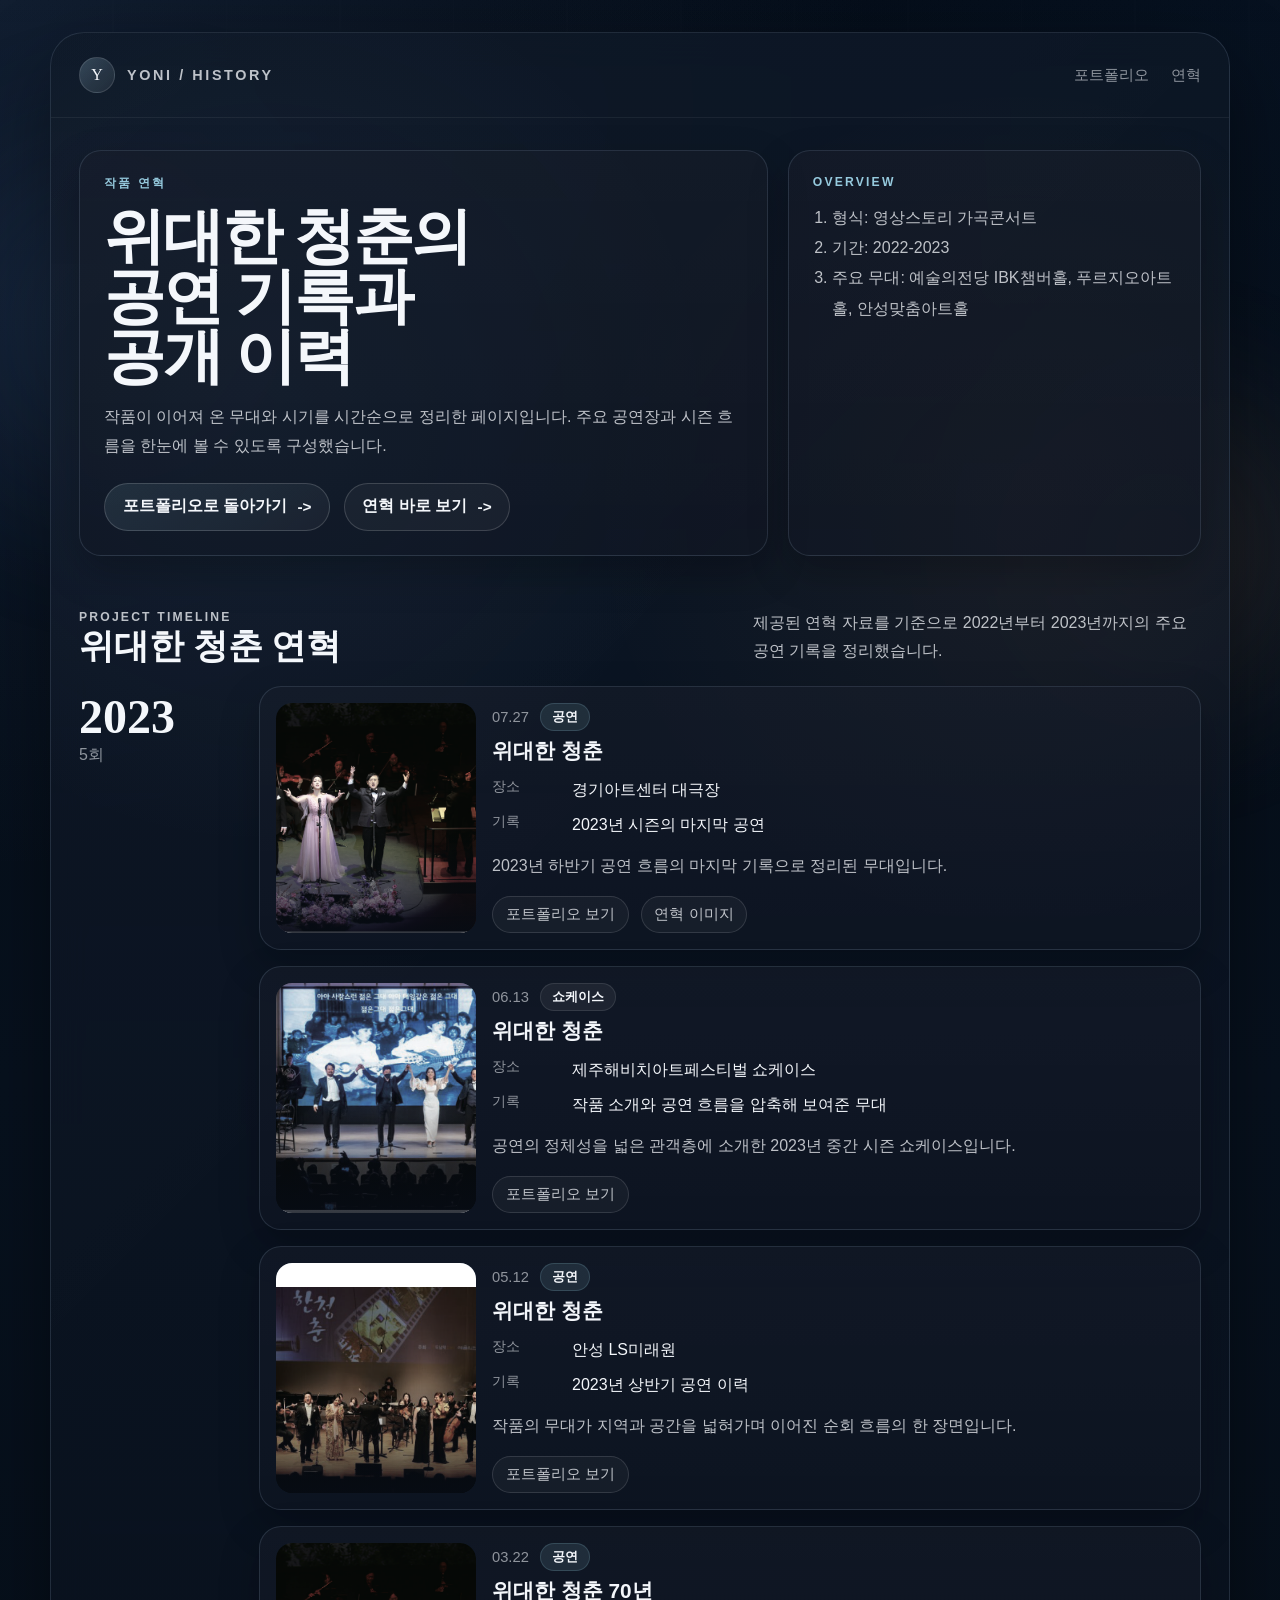
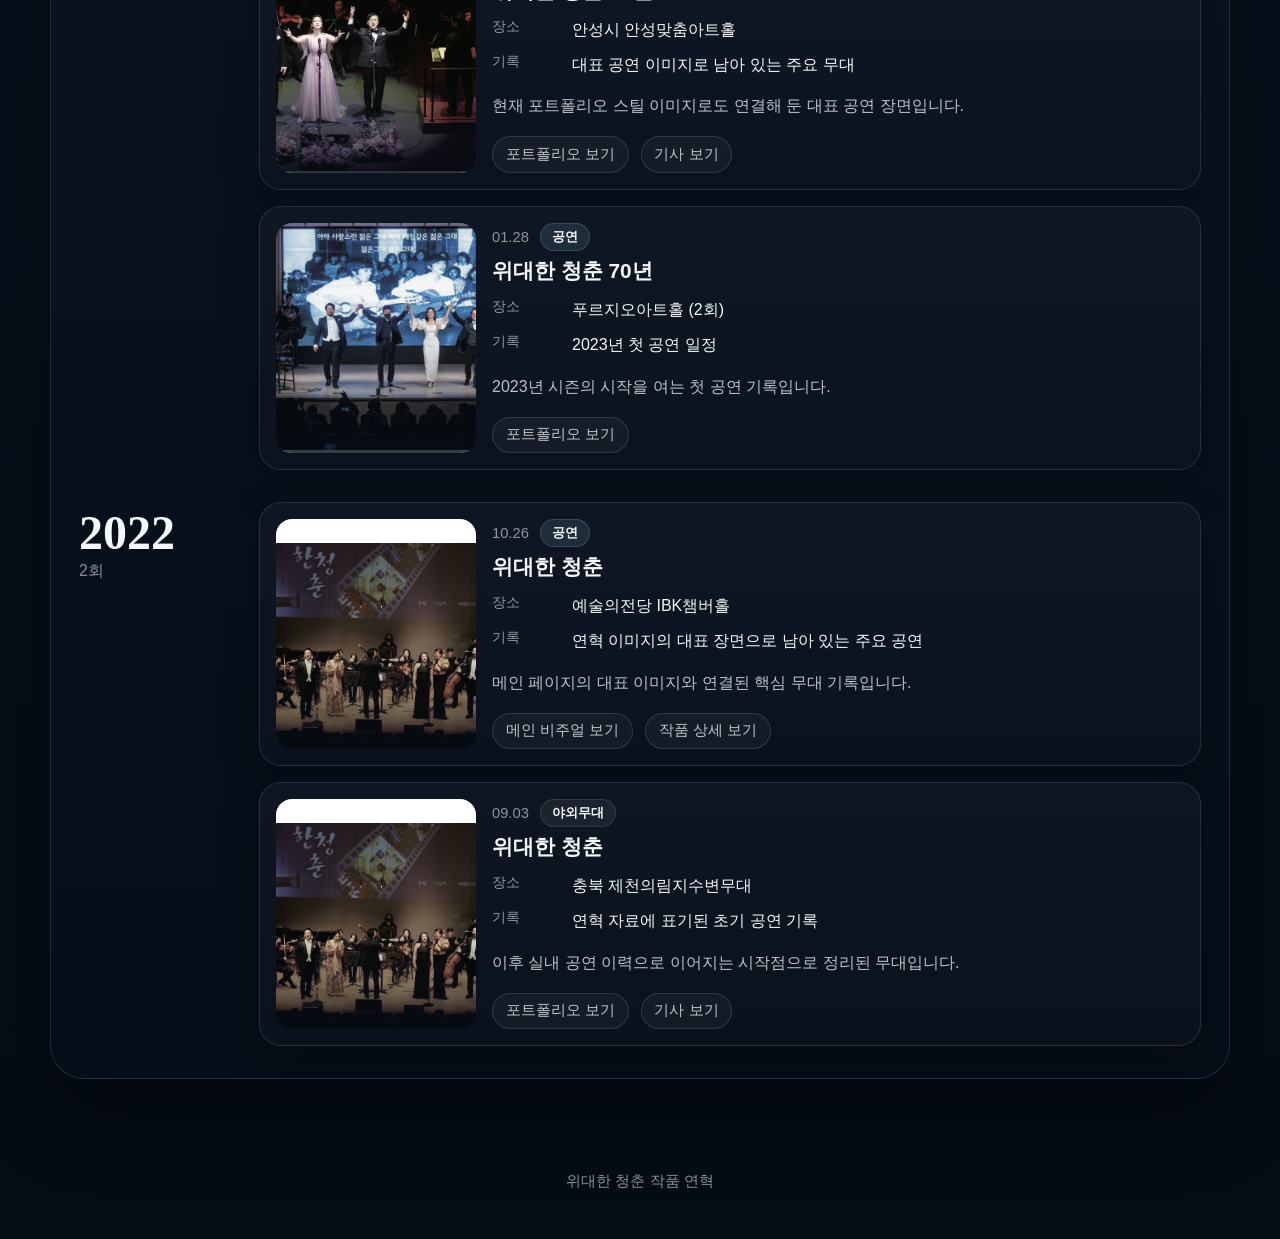
==== commit ab686ecd: "Refine public copy and restructure hero layout" ====
--- a/history.html
+++ b/history.html
@@ -6,22 +6,11 @@
   <title>Yoni | 작품 연혁</title>
   <meta
     name="description"
-    content="작품을 추가할 때마다 연도별 이력을 함께 누적할 수 있도록 구성한 포트폴리오 연혁 페이지."
+    content="위대한 청춘의 공연과 공개 이력을 시간순으로 정리한 연혁 페이지."
   />
   <link rel="stylesheet" href="styles.css" />
 </head>
 <body>
-  <!--
-    HISTORY GUIDE
-    1. 새 작품이 생기면 index.html에 작품을 넣은 뒤, 여기서 .timeline-year 또는 .timeline-entry를 복제합니다.
-    2. 연도 블록은 최신 연도가 위로 오도록 정렬합니다.
-    3. 공연, 상영, 쇼케이스, 기사 공개 등 기록 단위마다 .timeline-entry 하나씩 추가합니다.
-    4. 썸네일은 아래 둘 중 하나로 교체하면 됩니다.
-       <img class="media-asset" src="assets/your-still.jpg" alt="작품 스틸 설명" />
-       <video class="media-asset" src="assets/your-loop.mp4" poster="assets/poster.jpg" preload="metadata" controls></video>
-    5. 내부 링크는 index.html의 작품 앵커로, 외부 링크는 기사나 행사 페이지로 연결합니다.
-  -->
-
   <div class="page-atmosphere" aria-hidden="true">
     <div class="page-atmosphere__halo page-atmosphere__halo--left"></div>
     <div class="page-atmosphere__halo page-atmosphere__halo--right"></div>
@@ -38,19 +27,17 @@
 
         <nav class="masthead__nav" aria-label="Primary">
           <a href="index.html">포트폴리오</a>
-          <a href="#workflow">업데이트 규칙</a>
           <a href="#great-youth-history">연혁</a>
         </nav>
       </header>
 
       <section class="history-hero" aria-labelledby="history-title">
         <div class="history-hero__copy">
-          <p class="eyebrow">작품 연혁 페이지</p>
-          <h1 id="history-title">작품을 하나 추가하면, 연혁도 같은 단위로 축적됩니다.</h1>
+          <p class="eyebrow">작품 연혁</p>
+          <h1 id="history-title">위대한 청춘의 공연 기록과 공개 이력</h1>
           <p class="history-hero__summary">
-            첫 번째 예시로 &lsquo;위대한 청춘&rsquo;을 실제 공연 기록과 함께 채워 넣었습니다.
-            앞으로는 메인 포트폴리오에 작품을 추가한 뒤, 이 페이지에 같은 제목의 연도별
-            엔트리만 덧붙이면 전체 아카이브가 자연스럽게 쌓입니다.
+            작품이 이어져 온 무대와 시기를 시간순으로 정리한 페이지입니다.
+            주요 공연장과 시즌 흐름을 한눈에 볼 수 있도록 구성했습니다.
           </p>
           <div class="history-hero__actions">
             <a class="button-link" href="index.html">포트폴리오로 돌아가기</a>
@@ -58,72 +45,28 @@
           </div>
         </div>
 
-        <aside class="history-hero__panel" aria-label="Archive update checklist">
-          <p class="eyebrow">등록 규칙</p>
+        <aside class="history-hero__panel" aria-label="Project overview">
+          <p class="eyebrow">Overview</p>
           <ol class="history-checklist">
-            <li>메인 포트폴리오에 작품 대표 섹션을 만든다.</li>
-            <li>같은 작품의 공연, 상영, 기사 기록을 연도별로 추가한다.</li>
-            <li>포트폴리오 앵커와 외부 기사 링크를 함께 연결한다.</li>
+            <li>형식: 영상스토리 가곡콘서트</li>
+            <li>기간: 2022-2023</li>
+            <li>주요 무대: 예술의전당 IBK챔버홀, 푸르지오아트홀, 안성맞춤아트홀</li>
           </ol>
         </aside>
       </section>
 
-      <section class="section-block" id="workflow" aria-labelledby="workflow-title">
-        <div class="section-heading">
-          <div>
-            <p class="eyebrow">업데이트 워크플로우</p>
-            <h2 id="workflow-title">다음 작품도 같은 흐름으로 추가하면 됩니다</h2>
-          </div>
-          <p>
-            한 작품을 등록할 때 필요한 반복 단위를 고정해 두었기 때문에, 페이지를 새로
-            디자인하지 않고도 포트폴리오와 연혁을 함께 늘릴 수 있습니다.
-          </p>
-        </div>
-
-        <div class="workflow-grid">
-          <article class="workflow-card">
-            <p class="workflow-card__step">Step 01</p>
-            <h3>메인 페이지 반영</h3>
-            <p>
-              대표 비주얼, 프리뷰 카드, 스틸컷 등 메인 페이지에서 먼저 작품의 존재감을
-              만든 뒤 상세 섹션을 연결합니다.
-            </p>
-          </article>
-
-          <article class="workflow-card">
-            <p class="workflow-card__step">Step 02</p>
-            <h3>연도별 이력 추가</h3>
-            <p>
-              해당 작품의 공연, 상영, 쇼케이스, 기사 공개 시점을 확인해 맞는 연도 블록에
-              엔트리를 하나씩 쌓습니다.
-            </p>
-          </article>
-
-          <article class="workflow-card">
-            <p class="workflow-card__step">Step 03</p>
-            <h3>링크 연결</h3>
-            <p>
-              메인 포트폴리오 앵커와 기사 링크를 함께 연결하면, 작품 소개와 기록 아카이브가
-              한 흐름으로 이어집니다.
-            </p>
-          </article>
-        </div>
-      </section>
-
       <section class="section-block section-block--last" id="timeline" aria-labelledby="timeline-title">
         <div class="section-heading">
           <div>
-            <p class="eyebrow">작품 타임라인</p>
+            <p class="eyebrow">Project Timeline</p>
             <h2 id="timeline-title">위대한 청춘 연혁</h2>
           </div>
           <p>
-            제공된 연혁 이미지를 기준으로 2022년부터 2023년까지 확인 가능한 공연 기록을
-            정리했습니다. 이후 다른 작품도 같은 형식으로 연도 블록과 엔트리를 복제하면 됩니다.
+            제공된 연혁 자료를 기준으로 2022년부터 2023년까지의 주요 공연 기록을 정리했습니다.
           </p>
         </div>
 
         <div class="timeline-board" id="great-youth-history">
-          <!-- YEAR BLOCK TEMPLATE: section.timeline-year 하나를 복제 -->
           <section class="timeline-year" aria-labelledby="year-2023">
             <div class="timeline-year__rail">
               <h3 id="year-2023">2023</h3>
@@ -131,13 +74,12 @@
             </div>
 
             <div class="timeline-year__entries">
-              <!-- TIMELINE ENTRY TEMPLATE: article.timeline-entry 하나를 복제 -->
               <article class="timeline-entry">
                 <div class="timeline-entry__media media-swatch media-swatch--signal">
                   <img
                     class="media-asset"
                     src="assets/great-youth-stage-anseong-2023.png"
-                    alt="위대한 청춘 경기아트센터 대극장 공연 썸네일 대체 이미지"
+                    alt="위대한 청춘 공연 썸네일"
                     loading="lazy"
                   />
                 </div>
@@ -157,12 +99,12 @@
                     </div>
                     <div>
                       <dt>기록</dt>
-                      <dd>2023년 시즌의 마지막 공연 이력</dd>
-                    </div>
-                  </dl>
-
-                  <p class="timeline-entry__description">
-                    제공된 연혁 자료 기준으로 확인되는 가장 최근 무대 기록입니다.
+                      <dd>2023년 시즌의 마지막 공연</dd>
+                    </div>
+                  </dl>
+
+                  <p class="timeline-entry__description">
+                    2023년 하반기 공연 흐름의 마지막 기록으로 정리된 무대입니다.
                   </p>
 
                   <div class="timeline-entry__links">
@@ -177,7 +119,7 @@
                   <img
                     class="media-asset"
                     src="assets/great-youth-stage-prugio-2023.png"
-                    alt="위대한 청춘 제주해비치아트페스티벌 쇼케이스 썸네일 대체 이미지"
+                    alt="위대한 청춘 공연 썸네일"
                     loading="lazy"
                   />
                 </div>
@@ -197,12 +139,12 @@
                     </div>
                     <div>
                       <dt>기록</dt>
-                      <dd>작품 소개와 무대 흐름을 압축해 보여준 쇼케이스 일정</dd>
-                    </div>
-                  </dl>
-
-                  <p class="timeline-entry__description">
-                    연혁 자료에 명시된 2023년 중간 시즌 쇼케이스 기록입니다.
+                      <dd>작품 소개와 공연 흐름을 압축해 보여준 무대</dd>
+                    </div>
+                  </dl>
+
+                  <p class="timeline-entry__description">
+                    공연의 정체성을 넓은 관객층에 소개한 2023년 중간 시즌 쇼케이스입니다.
                   </p>
 
                   <div class="timeline-entry__links">
@@ -216,7 +158,7 @@
                   <img
                     class="media-asset"
                     src="assets/great-youth-stage-ibk-2022.png"
-                    alt="위대한 청춘 안성 LS미래원 공연 썸네일 대체 이미지"
+                    alt="위대한 청춘 공연 썸네일"
                     loading="lazy"
                   />
                 </div>
@@ -241,7 +183,7 @@
                   </dl>
 
                   <p class="timeline-entry__description">
-                    지역과 장소를 확장하며 이어진 2023년 순회 흐름 중 하나입니다.
+                    작품의 무대가 지역과 공간을 넓혀가며 이어진 순회 흐름의 한 장면입니다.
                   </p>
 
                   <div class="timeline-entry__links">
@@ -255,7 +197,7 @@
                   <img
                     class="media-asset"
                     src="assets/great-youth-stage-anseong-2023.png"
-                    alt="위대한 청춘 안성맞춤아트홀 공연 썸네일"
+                    alt="위대한 청춘 안성맞춤아트홀 공연 장면"
                     loading="lazy"
                   />
                 </div>
@@ -275,12 +217,12 @@
                     </div>
                     <div>
                       <dt>기록</dt>
-                      <dd>연혁 이미지에 포함된 대표 공연 컷</dd>
-                    </div>
-                  </dl>
-
-                  <p class="timeline-entry__description">
-                    현재 메인 포트폴리오의 공연 스틸로도 연결해 둔 대표 무대입니다.
+                      <dd>대표 공연 이미지로 남아 있는 주요 무대</dd>
+                    </div>
+                  </dl>
+
+                  <p class="timeline-entry__description">
+                    현재 포트폴리오 스틸 이미지로도 연결해 둔 대표 공연 장면입니다.
                   </p>
 
                   <div class="timeline-entry__links">
@@ -295,7 +237,7 @@
                   <img
                     class="media-asset"
                     src="assets/great-youth-stage-prugio-2023.png"
-                    alt="위대한 청춘 푸르지오아트홀 공연 썸네일"
+                    alt="위대한 청춘 푸르지오아트홀 공연 장면"
                     loading="lazy"
                   />
                 </div>
@@ -315,12 +257,12 @@
                     </div>
                     <div>
                       <dt>기록</dt>
-                      <dd>2023년 첫 공연 기록</dd>
-                    </div>
-                  </dl>
-
-                  <p class="timeline-entry__description">
-                    제공된 연혁 자료에서 2023년 첫 무대로 확인되는 공연 일정입니다.
+                      <dd>2023년 첫 공연 일정</dd>
+                    </div>
+                  </dl>
+
+                  <p class="timeline-entry__description">
+                    2023년 시즌의 시작을 여는 첫 공연 기록입니다.
                   </p>
 
                   <div class="timeline-entry__links">
@@ -343,7 +285,7 @@
                   <img
                     class="media-asset"
                     src="assets/great-youth-stage-ibk-2022.png"
-                    alt="위대한 청춘 예술의전당 IBK챔버홀 공연 썸네일"
+                    alt="위대한 청춘 예술의전당 IBK챔버홀 공연 장면"
                     loading="lazy"
                   />
                 </div>
@@ -363,12 +305,12 @@
                     </div>
                     <div>
                       <dt>기록</dt>
-                      <dd>연혁 이미지 좌측 메인 비주얼로 사용된 대표 공연</dd>
-                    </div>
-                  </dl>
-
-                  <p class="timeline-entry__description">
-                    현재 메인 페이지 히어로 이미지로 연결해 둔 대표 무대 기록입니다.
+                      <dd>연혁 이미지의 대표 장면으로 남아 있는 주요 공연</dd>
+                    </div>
+                  </dl>
+
+                  <p class="timeline-entry__description">
+                    메인 페이지의 대표 이미지와 연결된 핵심 무대 기록입니다.
                   </p>
 
                   <div class="timeline-entry__links">
@@ -383,7 +325,7 @@
                   <img
                     class="media-asset"
                     src="assets/great-youth-stage-ibk-2022.png"
-                    alt="위대한 청춘 제천의림지수변무대 공연 썸네일 대체 이미지"
+                    alt="위대한 청춘 공연 썸네일"
                     loading="lazy"
                   />
                 </div>
@@ -403,13 +345,12 @@
                     </div>
                     <div>
                       <dt>기록</dt>
-                      <dd>연혁 자료 우측 목록에 표기된 초기 공연 기록</dd>
-                    </div>
-                  </dl>
-
-                  <p class="timeline-entry__description">
-                    2022년 시작 시기의 현장 기록으로, 이후 실내 공연 이력으로 이어지는
-                    흐름의 출발점입니다.
+                      <dd>연혁 자료에 표기된 초기 공연 기록</dd>
+                    </div>
+                  </dl>
+
+                  <p class="timeline-entry__description">
+                    이후 실내 공연 이력으로 이어지는 시작점으로 정리된 무대입니다.
                   </p>
 
                   <div class="timeline-entry__links">
@@ -426,7 +367,7 @@
   </main>
 
   <footer class="site-footer">
-    <p>&lsquo;위대한 청춘&rsquo;을 첫 예시로 채운 작품 연혁 페이지입니다. 다음 작품도 같은 구조로 이어서 추가할 수 있습니다.</p>
+    <p>위대한 청춘 작품 연혁</p>
   </footer>
 </body>
 </html>
--- a/styles.css
+++ b/styles.css
@@ -197,6 +197,8 @@
   position: relative;
   z-index: 1;
   padding: 30px 28px 0;
+  display: grid;
+  gap: 1.4rem;
 }
 
 .hero__media,
@@ -348,6 +350,31 @@
   max-width: 46rem;
 }
 
+.hero__lead {
+  display: grid;
+  grid-template-columns: minmax(0, 1.2fr) minmax(18rem, 0.72fr);
+  gap: 1.1rem;
+  align-items: stretch;
+}
+
+.hero__copy,
+.hero__spotlight {
+  border: 1px solid var(--line-soft);
+  border-radius: var(--radius-medium);
+  background:
+    linear-gradient(180deg, rgba(255, 255, 255, 0.035), rgba(255, 255, 255, 0.02)),
+    rgba(8, 15, 27, 0.52);
+  box-shadow: var(--shadow-card);
+}
+
+.hero__copy {
+  padding: 1.5rem;
+}
+
+.hero__spotlight {
+  padding: 1.35rem;
+}
+
 .eyebrow {
   margin: 0 0 0.85rem;
   color: var(--accent-sea);
@@ -357,10 +384,19 @@
   text-transform: uppercase;
 }
 
+.hero__headline,
 .hero__overlay h1,
 .section-heading h2,
 .project-detail__title {
   font-family: "Iowan Old Style", "Palatino Linotype", Georgia, serif;
+}
+
+.hero__headline {
+  margin: 0 0 0.9rem;
+  font-size: clamp(2.7rem, 5vw, 4.7rem);
+  line-height: 0.96;
+  letter-spacing: -0.035em;
+  max-width: 10ch;
 }
 
 .hero__overlay h1 {
@@ -372,25 +408,64 @@
 }
 
 .hero__meta {
-  margin: 0;
+  margin: 0 0 1rem;
   color: var(--text-muted);
   font-size: 1rem;
   line-height: 1.6;
 }
 
-.hero__intro {
-  display: flex;
-  align-items: center;
-  justify-content: space-between;
-  gap: 1.5rem;
-  padding: 1.5rem 0 0;
-}
-
 .hero__summary {
   margin: 0;
-  max-width: 46rem;
+  max-width: 42rem;
   color: var(--text-muted);
   line-height: 1.8;
+}
+
+.hero__stage {
+  position: relative;
+}
+
+.hero__caption {
+  position: absolute;
+  left: 1.2rem;
+  bottom: 1.1rem;
+  z-index: 2;
+  margin: 0;
+  padding: 0.5rem 0.8rem;
+  border: 1px solid rgba(255, 255, 255, 0.12);
+  border-radius: 999px;
+  background: rgba(8, 15, 26, 0.66);
+  color: var(--text-main);
+  font-size: 0.84rem;
+}
+
+.hero-facts {
+  margin: 0;
+  display: grid;
+  gap: 0.8rem;
+}
+
+.hero-facts div {
+  display: grid;
+  gap: 0.3rem;
+  padding: 0 0 0.8rem;
+  border-bottom: 1px solid rgba(255, 255, 255, 0.08);
+}
+
+.hero-facts div:last-child {
+  padding-bottom: 0;
+  border-bottom: 0;
+}
+
+.hero-facts dt {
+  color: var(--text-soft);
+  font-size: 0.86rem;
+}
+
+.hero-facts dd {
+  margin: 0;
+  color: var(--text-main);
+  line-height: 1.7;
 }
 
 .hero__actions,
@@ -990,11 +1065,12 @@
     min-height: 34rem;
   }
 
+  .hero__lead,
+  .history-hero {
+    grid-template-columns: 1fr;
+  }
+
   .section-heading {
-    grid-template-columns: 1fr;
-  }
-
-  .history-hero {
     grid-template-columns: 1fr;
   }
 
@@ -1016,11 +1092,6 @@
   .preview-grid,
   .stills-grid {
     grid-template-columns: repeat(2, minmax(0, 1fr));
-  }
-
-  .hero__intro {
-    flex-direction: column;
-    align-items: flex-start;
   }
 
   .workflow-grid {
@@ -1068,6 +1139,10 @@
     left: 1rem;
   }
 
+  .hero__headline {
+    font-size: clamp(2.25rem, 12vw, 3.8rem);
+  }
+
   .hero__overlay h1 {
     font-size: clamp(2.2rem, 12vw, 3.6rem);
   }
@@ -1091,6 +1166,8 @@
     grid-template-columns: 1fr;
   }
 
+  .hero__copy,
+  .hero__spotlight,
   .history-hero__copy,
   .history-hero__panel,
   .timeline-entry,
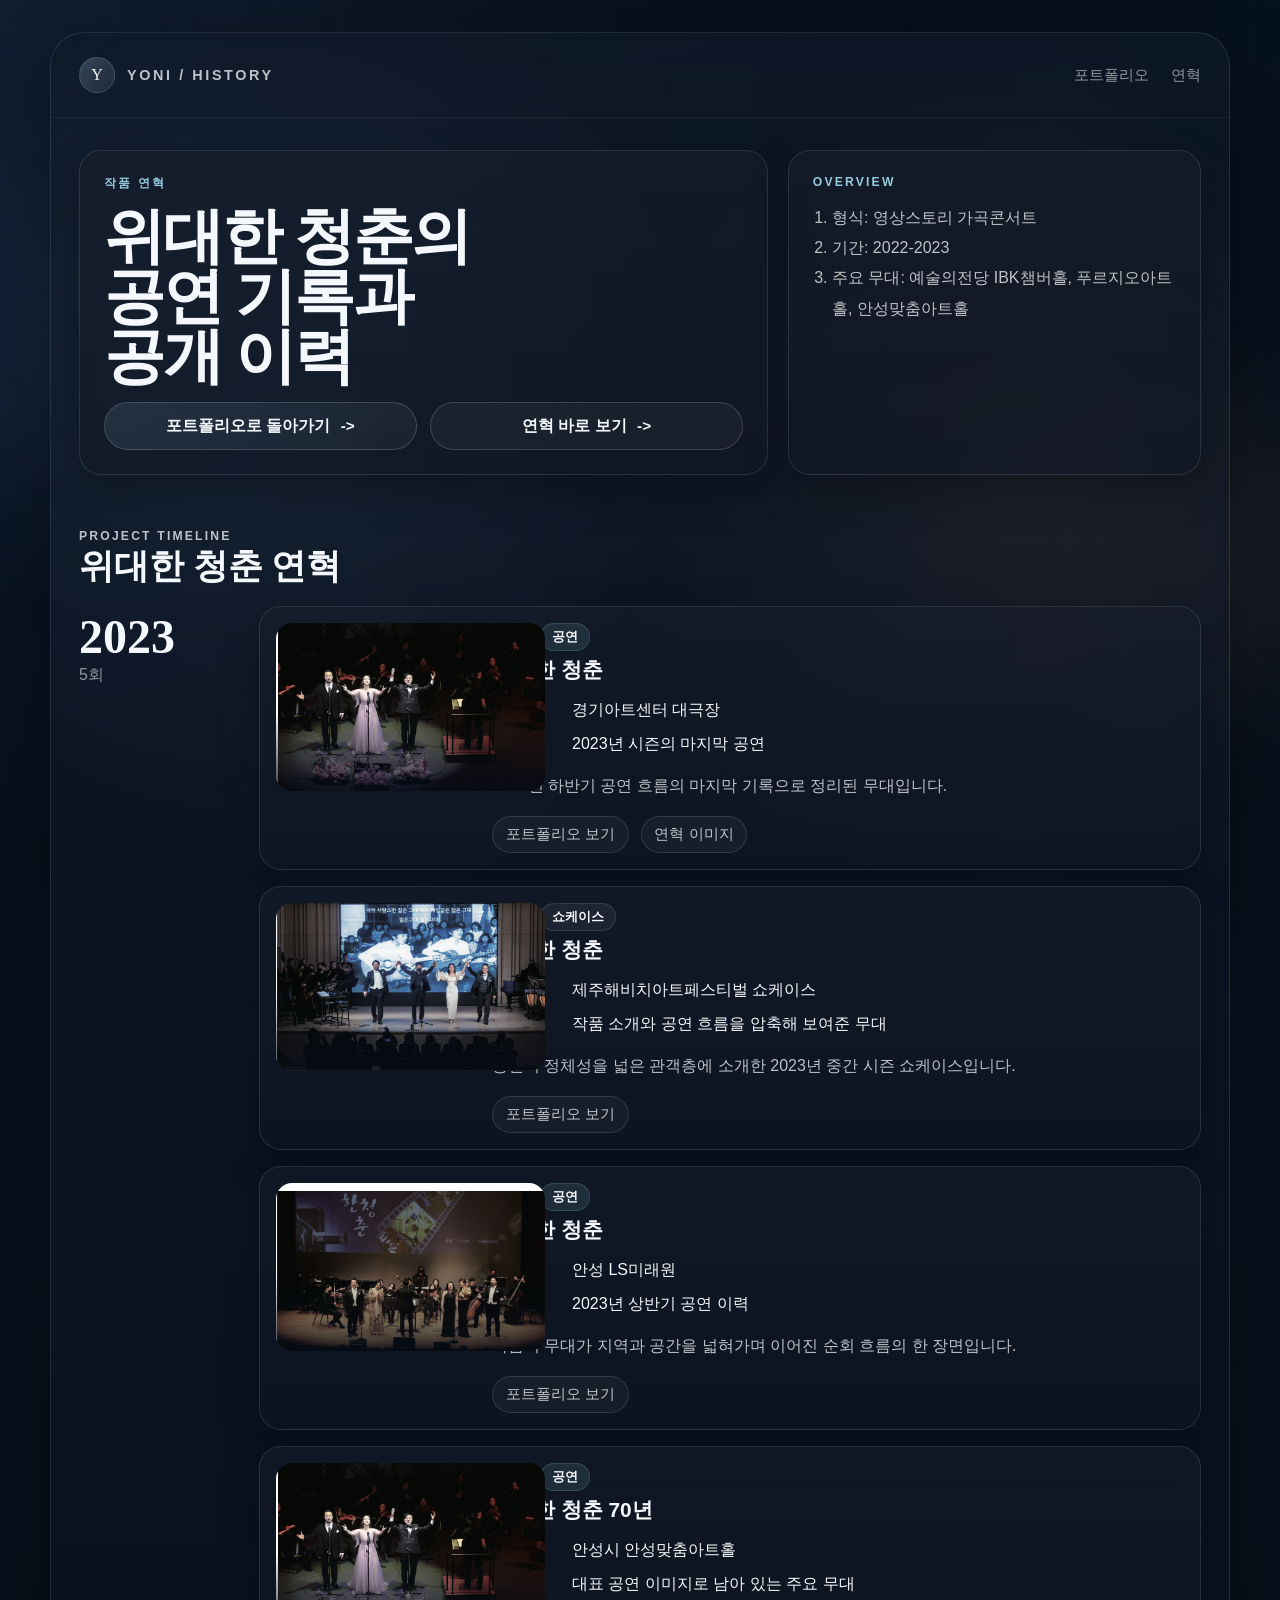
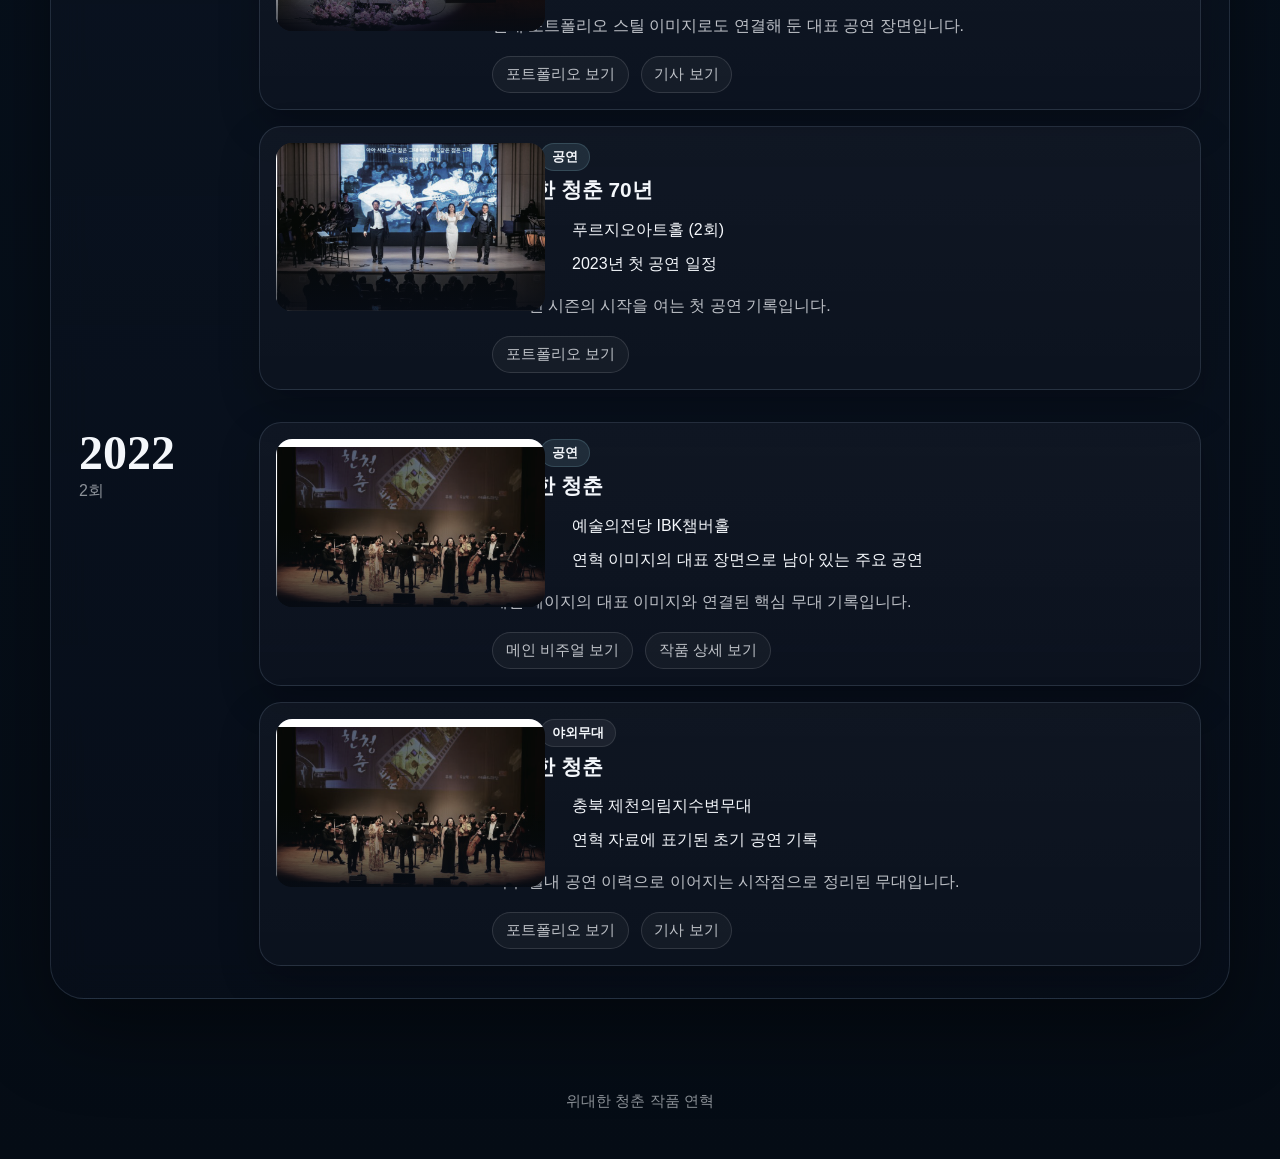
==== commit 11c9feb4: "Improve mobile layout and horizontal project cards" ====
--- a/history.html
+++ b/history.html
@@ -35,10 +35,6 @@
         <div class="history-hero__copy">
           <p class="eyebrow">작품 연혁</p>
           <h1 id="history-title">위대한 청춘의 공연 기록과 공개 이력</h1>
-          <p class="history-hero__summary">
-            작품이 이어져 온 무대와 시기를 시간순으로 정리한 페이지입니다.
-            주요 공연장과 시즌 흐름을 한눈에 볼 수 있도록 구성했습니다.
-          </p>
           <div class="history-hero__actions">
             <a class="button-link" href="index.html">포트폴리오로 돌아가기</a>
             <a class="button-link button-link--ghost" href="#great-youth-history">연혁 바로 보기</a>
@@ -61,9 +57,6 @@
             <p class="eyebrow">Project Timeline</p>
             <h2 id="timeline-title">위대한 청춘 연혁</h2>
           </div>
-          <p>
-            제공된 연혁 자료를 기준으로 2022년부터 2023년까지의 주요 공연 기록을 정리했습니다.
-          </p>
         </div>
 
         <div class="timeline-board" id="great-youth-history">
--- a/styles.css
+++ b/styles.css
@@ -36,6 +36,7 @@
   margin: 0;
   min-height: 100vh;
   font-family: "Aptos", "Segoe UI", "Noto Sans KR", sans-serif;
+  -webkit-text-size-adjust: 100%;
   color: var(--text-main);
   background:
     radial-gradient(circle at top left, rgba(77, 116, 173, 0.18), transparent 28%),
@@ -473,6 +474,11 @@
   display: flex;
   flex-wrap: wrap;
   gap: 0.85rem;
+}
+
+.hero__actions .button-link,
+.history-hero__actions .button-link {
+  flex: 1 1 12.5rem;
 }
 
 .button-link {
@@ -546,7 +552,29 @@
 }
 
 .preview-grid {
-  grid-template-columns: repeat(3, minmax(0, 1fr));
+  grid-auto-flow: column;
+  grid-auto-columns: clamp(18rem, 34vw, 24rem);
+  overflow-x: auto;
+  overflow-y: visible;
+  padding: 0 0 0.45rem;
+  scroll-snap-type: x mandatory;
+  scroll-padding-left: 0;
+  overscroll-behavior-x: contain;
+  scrollbar-width: thin;
+  scrollbar-color: rgba(183, 210, 237, 0.28) transparent;
+}
+
+.preview-grid::-webkit-scrollbar {
+  height: 0.55rem;
+}
+
+.preview-grid::-webkit-scrollbar-track {
+  background: transparent;
+}
+
+.preview-grid::-webkit-scrollbar-thumb {
+  background: rgba(183, 210, 237, 0.28);
+  border-radius: 999px;
 }
 
 .preview-card {
@@ -554,6 +582,7 @@
   border: 1px solid var(--line-soft);
   border-radius: var(--radius-medium);
   background: var(--surface-soft);
+  scroll-snap-align: start;
   transition:
     transform 180ms ease,
     border-color 180ms ease,
@@ -592,6 +621,7 @@
 .preview-card__body h3 {
   margin: 0;
   font-size: 1rem;
+  line-height: 1.4;
 }
 
 .preview-card__body p {
@@ -738,11 +768,13 @@
   left: 1rem;
   bottom: 0.95rem;
   z-index: 2;
+  max-width: calc(100% - 2rem);
   padding: 0.5rem 0.75rem;
   border-radius: 999px;
   background: rgba(8, 15, 26, 0.66);
   color: var(--text-main);
   font-size: 0.84rem;
+  line-height: 1.4;
 }
 
 .still-frame--arrival {
@@ -948,6 +980,7 @@
 .timeline-entry__media {
   position: relative;
   min-height: 10.5rem;
+  aspect-ratio: 16 / 10;
   overflow: hidden;
   border-radius: var(--radius-small);
 }
@@ -1089,17 +1122,41 @@
 }
 
 @media (max-width: 900px) {
-  .preview-grid,
   .stills-grid {
     grid-template-columns: repeat(2, minmax(0, 1fr));
   }
 
+  .preview-grid {
+    grid-auto-columns: clamp(17rem, 60vw, 21rem);
+  }
+
+  .preview-card__title-row {
+    flex-direction: column;
+    align-items: flex-start;
+    gap: 0.35rem;
+  }
+
+  .project-facts div {
+    grid-template-columns: 1fr;
+    gap: 0.35rem;
+  }
+
+  .timeline-year__rail {
+    display: flex;
+    align-items: baseline;
+    justify-content: space-between;
+    gap: 1rem;
+    padding-bottom: 0.55rem;
+    border-bottom: 1px solid rgba(255, 255, 255, 0.08);
+  }
+
   .workflow-grid {
     grid-template-columns: 1fr;
   }
 
   .timeline-entry {
     grid-template-columns: 1fr;
+    gap: 0.9rem;
   }
 }
 
@@ -1119,7 +1176,24 @@
   }
 
   .masthead__nav {
-    gap: 16px;
+    width: 100%;
+    display: grid;
+    grid-template-columns: repeat(2, minmax(0, 1fr));
+    gap: 0.7rem;
+  }
+
+  .masthead__nav a {
+    justify-content: center;
+    min-height: 2.75rem;
+    padding: 0 0.8rem;
+    border: 1px solid rgba(255, 255, 255, 0.08);
+    border-radius: 999px;
+    background: rgba(255, 255, 255, 0.03);
+  }
+
+  .brand__text {
+    font-size: 0.78rem;
+    letter-spacing: 0.12em;
   }
 
   .hero,
@@ -1130,21 +1204,38 @@
   }
 
   .hero__media {
-    min-height: 27rem;
-  }
-
-  .hero__overlay {
-    right: 1rem;
-    bottom: 1rem;
-    left: 1rem;
+    min-height: 21rem;
+  }
+
+  .preview-grid {
+    grid-auto-columns: min(82vw, 20rem);
+    gap: 0.85rem;
+    scroll-padding-left: 16px;
+  }
+
+  .hero {
+    gap: 1rem;
   }
 
   .hero__headline {
     font-size: clamp(2.25rem, 12vw, 3.8rem);
   }
 
-  .hero__overlay h1 {
-    font-size: clamp(2.2rem, 12vw, 3.6rem);
+  .hero__meta {
+    font-size: 0.95rem;
+  }
+
+  .hero__summary {
+    font-size: 0.97rem;
+  }
+
+  .hero__caption,
+  .project-detail__caption {
+    left: 0.9rem;
+    right: 0.9rem;
+    bottom: 0.9rem;
+    max-width: calc(100% - 1.8rem);
+    font-size: 0.78rem;
   }
 
   .media-stage__play {
@@ -1162,8 +1253,13 @@
     min-height: 22rem;
   }
 
+  .timeline-entry__media {
+    min-height: 11.5rem;
+  }
+
   .press-link {
     grid-template-columns: 1fr;
+    padding: 1rem 1.05rem;
   }
 
   .hero__copy,
@@ -1177,14 +1273,16 @@
 }
 
 @media (max-width: 560px) {
-  .preview-grid,
   .stills-grid {
     grid-template-columns: 1fr;
   }
 
-  .project-facts div {
+  .preview-grid {
+    grid-auto-columns: 84vw;
+  }
+
+  .masthead__nav {
     grid-template-columns: 1fr;
-    gap: 0.35rem;
   }
 
   .button-link {
@@ -1201,6 +1299,10 @@
     grid-template-columns: 1fr;
     gap: 0.25rem;
   }
+
+  .press-link__meta {
+    white-space: normal;
+  }
 }
 
 @media (prefers-reduced-motion: reduce) {
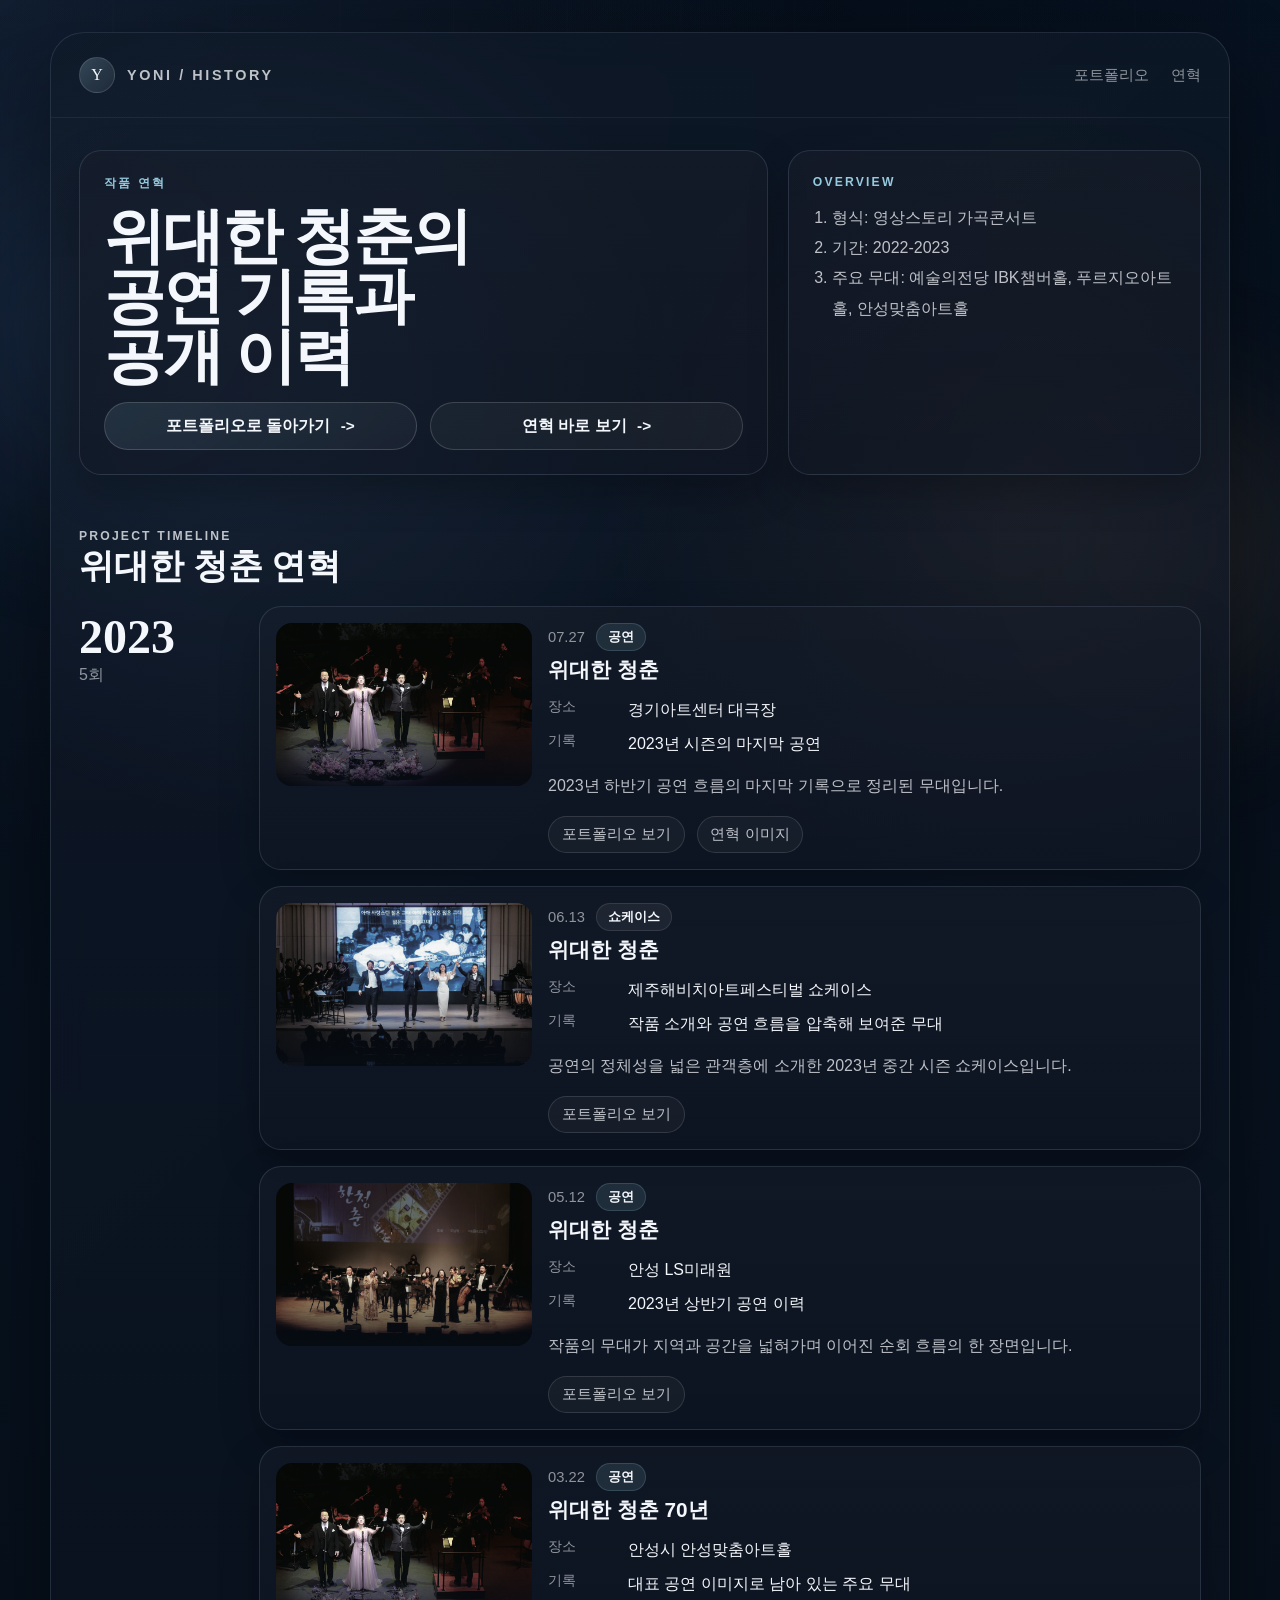
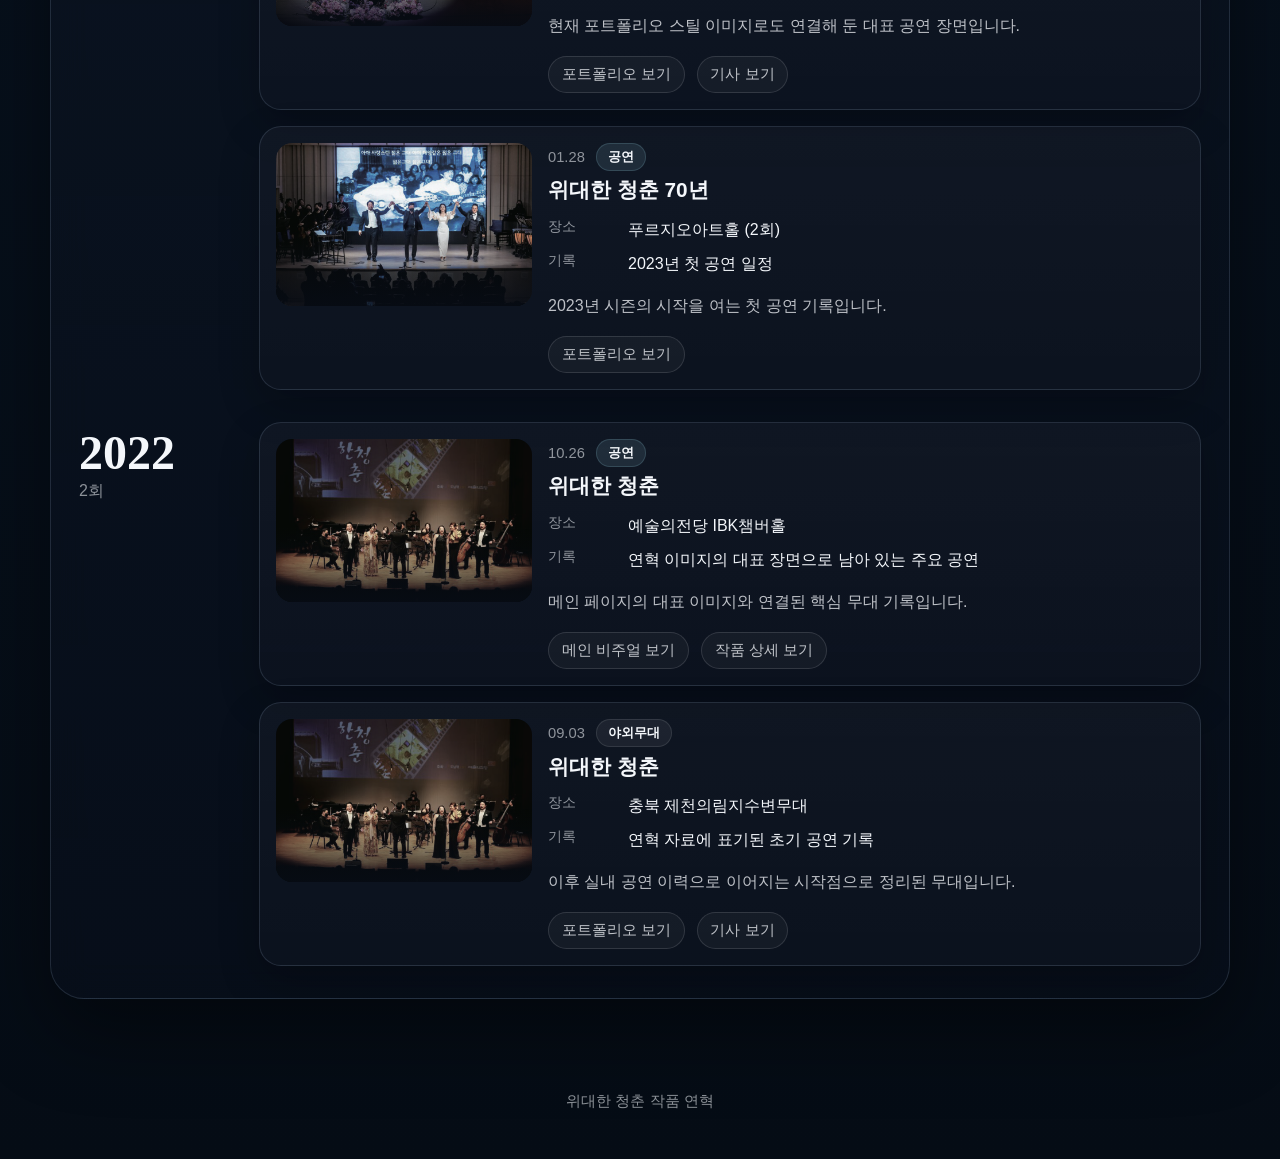
==== commit 9ef37fac: "Bust cache for updated still assets" ====
--- a/history.html
+++ b/history.html
@@ -71,7 +71,7 @@
                 <div class="timeline-entry__media media-swatch media-swatch--signal">
                   <img
                     class="media-asset"
-                    src="assets/great-youth-stage-anseong-2023.png"
+                    src="assets/great-youth-stage-anseong-2023.png?v=2"
                     alt="위대한 청춘 공연 썸네일"
                     loading="lazy"
                   />
@@ -111,7 +111,7 @@
                 <div class="timeline-entry__media media-swatch media-swatch--refraction">
                   <img
                     class="media-asset"
-                    src="assets/great-youth-stage-prugio-2023.png"
+                    src="assets/great-youth-stage-prugio-2023.png?v=2"
                     alt="위대한 청춘 공연 썸네일"
                     loading="lazy"
                   />
@@ -150,7 +150,7 @@
                 <div class="timeline-entry__media media-swatch media-swatch--harbor">
                   <img
                     class="media-asset"
-                    src="assets/great-youth-stage-ibk-2022.png"
+                    src="assets/great-youth-stage-ibk-2022.png?v=2"
                     alt="위대한 청춘 공연 썸네일"
                     loading="lazy"
                   />
@@ -189,7 +189,7 @@
                 <div class="timeline-entry__media media-swatch media-swatch--signal">
                   <img
                     class="media-asset"
-                    src="assets/great-youth-stage-anseong-2023.png"
+                    src="assets/great-youth-stage-anseong-2023.png?v=2"
                     alt="위대한 청춘 안성맞춤아트홀 공연 장면"
                     loading="lazy"
                   />
@@ -229,7 +229,7 @@
                 <div class="timeline-entry__media media-swatch media-swatch--ember">
                   <img
                     class="media-asset"
-                    src="assets/great-youth-stage-prugio-2023.png"
+                    src="assets/great-youth-stage-prugio-2023.png?v=2"
                     alt="위대한 청춘 푸르지오아트홀 공연 장면"
                     loading="lazy"
                   />
@@ -277,7 +277,7 @@
                 <div class="timeline-entry__media media-swatch media-swatch--harbor">
                   <img
                     class="media-asset"
-                    src="assets/great-youth-stage-ibk-2022.png"
+                    src="assets/great-youth-stage-ibk-2022.png?v=2"
                     alt="위대한 청춘 예술의전당 IBK챔버홀 공연 장면"
                     loading="lazy"
                   />
@@ -317,7 +317,7 @@
                 <div class="timeline-entry__media media-swatch media-swatch--signal">
                   <img
                     class="media-asset"
-                    src="assets/great-youth-stage-ibk-2022.png"
+                    src="assets/great-youth-stage-ibk-2022.png?v=2"
                     alt="위대한 청춘 공연 썸네일"
                     loading="lazy"
                   />
--- a/styles.css
+++ b/styles.css
@@ -551,17 +551,44 @@
   gap: 1rem;
 }
 
+.preview-rail {
+  position: relative;
+}
+
+.preview-rail::before,
+.preview-rail::after {
+  content: "";
+  position: absolute;
+  top: 0;
+  bottom: 0.45rem;
+  width: 3rem;
+  z-index: 2;
+  pointer-events: none;
+}
+
+.preview-rail::before {
+  left: 0;
+  background: linear-gradient(90deg, rgba(8, 15, 27, 0.92), rgba(8, 15, 27, 0));
+}
+
+.preview-rail::after {
+  right: 0;
+  background: linear-gradient(270deg, rgba(8, 15, 27, 0.92), rgba(8, 15, 27, 0));
+}
+
 .preview-grid {
-  grid-auto-flow: column;
-  grid-auto-columns: clamp(18rem, 34vw, 24rem);
+  display: flex;
+  gap: 1rem;
   overflow-x: auto;
   overflow-y: visible;
   padding: 0 0 0.45rem;
   scroll-snap-type: x mandatory;
-  scroll-padding-left: 0;
+  scroll-padding-left: 1rem;
   overscroll-behavior-x: contain;
   scrollbar-width: thin;
   scrollbar-color: rgba(183, 210, 237, 0.28) transparent;
+  cursor: grab;
+  touch-action: pan-y;
 }
 
 .preview-grid::-webkit-scrollbar {
@@ -578,6 +605,7 @@
 }
 
 .preview-card {
+  flex: 0 0 26rem;
   overflow: hidden;
   border: 1px solid var(--line-soft);
   border-radius: var(--radius-medium);
@@ -587,6 +615,16 @@
     transform 180ms ease,
     border-color 180ms ease,
     background 180ms ease;
+}
+
+.preview-grid.is-dragging {
+  cursor: grabbing;
+  scroll-snap-type: none;
+  user-select: none;
+}
+
+.preview-grid.is-dragging .preview-card {
+  pointer-events: none;
 }
 
 .preview-card:hover,
@@ -972,21 +1010,33 @@
 
 .timeline-entry {
   display: grid;
-  grid-template-columns: 12.5rem minmax(0, 1fr);
+  grid-template-columns: clamp(14rem, 23vw, 16rem) minmax(0, 1fr);
   gap: 1rem;
+  align-items: start;
   padding: 1rem;
 }
 
 .timeline-entry__media {
   position: relative;
-  min-height: 10.5rem;
-  aspect-ratio: 16 / 10;
+  width: 100%;
+  min-width: 0;
   overflow: hidden;
   border-radius: var(--radius-small);
+  background: #0b1524;
 }
 
 .timeline-entry__copy {
   min-width: 0;
+  position: relative;
+  z-index: 1;
+}
+
+.timeline-entry__media .media-asset {
+  position: relative;
+  inset: auto;
+  width: 100%;
+  height: auto;
+  object-fit: contain;
 }
 
 .timeline-entry__header {
@@ -1127,7 +1177,7 @@
   }
 
   .preview-grid {
-    grid-auto-columns: clamp(17rem, 60vw, 21rem);
+    gap: 0.9rem;
   }
 
   .preview-card__title-row {
@@ -1208,9 +1258,12 @@
   }
 
   .preview-grid {
-    grid-auto-columns: min(82vw, 20rem);
     gap: 0.85rem;
     scroll-padding-left: 16px;
+  }
+
+  .preview-card {
+    flex-basis: min(82vw, 20rem);
   }
 
   .hero {
@@ -1253,10 +1306,6 @@
     min-height: 22rem;
   }
 
-  .timeline-entry__media {
-    min-height: 11.5rem;
-  }
-
   .press-link {
     grid-template-columns: 1fr;
     padding: 1rem 1.05rem;
@@ -1278,7 +1327,16 @@
   }
 
   .preview-grid {
-    grid-auto-columns: 84vw;
+    scroll-padding-left: 14px;
+  }
+
+  .preview-card {
+    flex-basis: 84vw;
+  }
+
+  .preview-rail::before,
+  .preview-rail::after {
+    width: 1.4rem;
   }
 
   .masthead__nav {
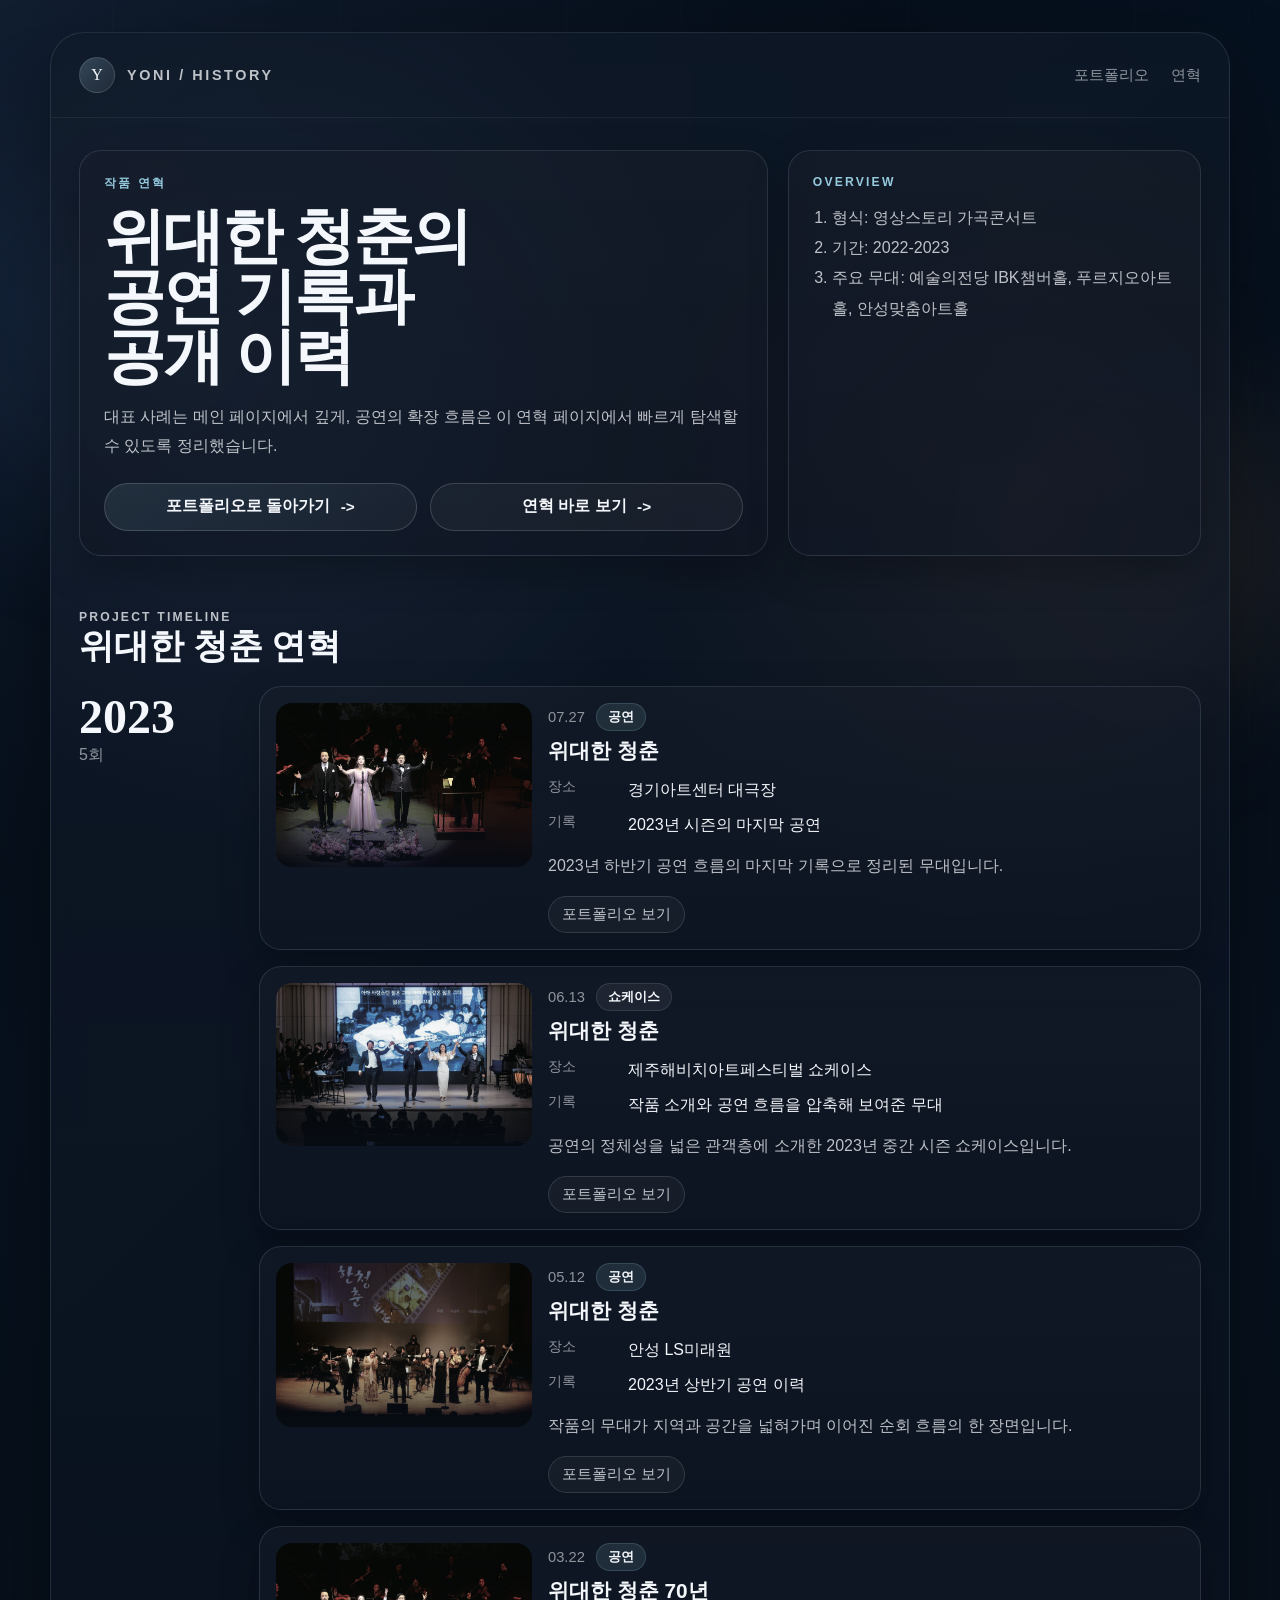
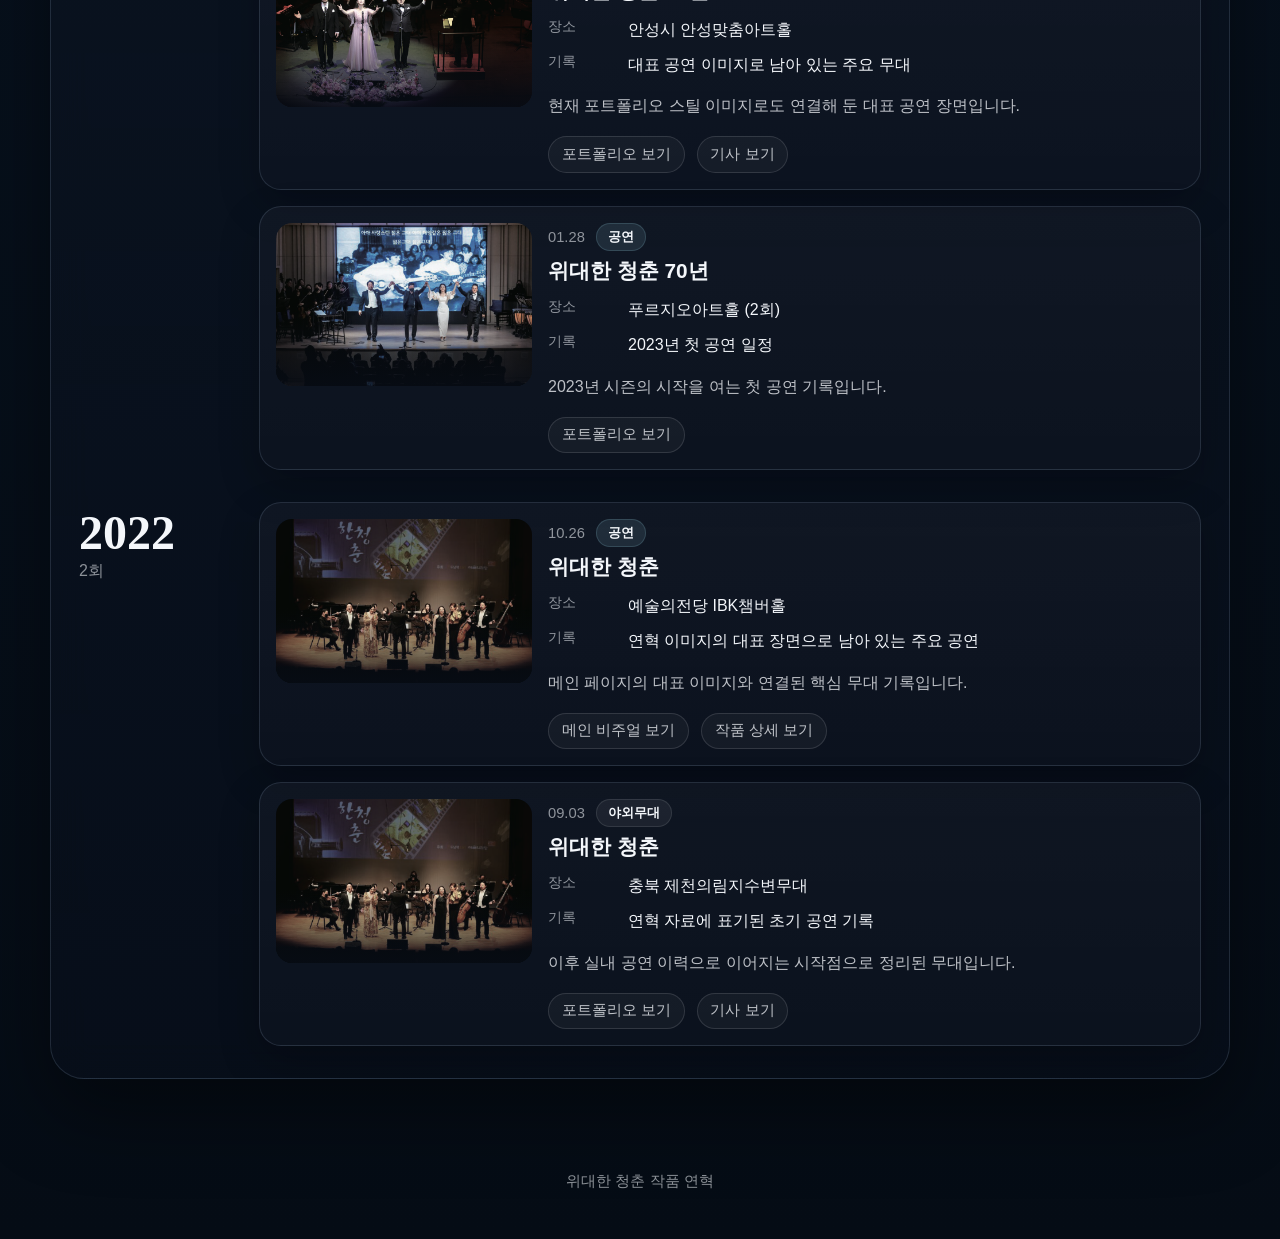
==== commit ea71a25b: "Replace history board with text summary" ====
--- a/history.html
+++ b/history.html
@@ -35,6 +35,10 @@
         <div class="history-hero__copy">
           <p class="eyebrow">작품 연혁</p>
           <h1 id="history-title">위대한 청춘의 공연 기록과 공개 이력</h1>
+          <p class="history-hero__summary">
+            대표 사례는 메인 페이지에서 깊게, 공연의 확장 흐름은 이 연혁 페이지에서 빠르게
+            탐색할 수 있도록 정리했습니다.
+          </p>
           <div class="history-hero__actions">
             <a class="button-link" href="index.html">포트폴리오로 돌아가기</a>
             <a class="button-link button-link--ghost" href="#great-youth-history">연혁 바로 보기</a>
@@ -102,7 +106,6 @@
 
                   <div class="timeline-entry__links">
                     <a class="timeline-link" href="index.html#project-great-youth">포트폴리오 보기</a>
-                    <a class="timeline-link" href="assets/great-youth-history-board.png">연혁 이미지</a>
                   </div>
                 </div>
               </article>
--- a/styles.css
+++ b/styles.css
@@ -728,6 +728,71 @@
   margin: 0;
 }
 
+.archive-snapshot {
+  position: relative;
+  overflow: hidden;
+  padding: 1.35rem;
+  border: 1px solid var(--line-soft);
+  border-radius: var(--radius-large);
+  background:
+    radial-gradient(circle at 84% 14%, rgba(236, 170, 108, 0.14), transparent 18%),
+    radial-gradient(circle at 18% 82%, rgba(110, 166, 204, 0.14), transparent 22%),
+    linear-gradient(180deg, rgba(255, 255, 255, 0.03), rgba(255, 255, 255, 0.015)),
+    rgba(8, 15, 27, 0.62);
+  box-shadow: var(--shadow-card);
+}
+
+.archive-snapshot__intro {
+  margin-bottom: 1rem;
+}
+
+.archive-snapshot__title {
+  margin: 0 0 0.7rem;
+  font-family: "Iowan Old Style", "Palatino Linotype", Georgia, serif;
+  font-size: clamp(1.7rem, 2.5vw, 2.35rem);
+  line-height: 1.02;
+  letter-spacing: -0.03em;
+}
+
+.archive-snapshot__summary {
+  margin: 0;
+  max-width: 38rem;
+  color: var(--text-muted);
+  line-height: 1.75;
+}
+
+.archive-snapshot__grid {
+  display: grid;
+  grid-template-columns: repeat(2, minmax(0, 1fr));
+  gap: 0.9rem;
+}
+
+.archive-snapshot__year {
+  padding: 1rem;
+  border: 1px solid rgba(255, 255, 255, 0.08);
+  border-radius: var(--radius-medium);
+  background: rgba(8, 15, 27, 0.44);
+  backdrop-filter: blur(12px);
+}
+
+.archive-snapshot__year-label {
+  margin: 0 0 0.7rem;
+  color: var(--text-main);
+  font-family: "Iowan Old Style", "Palatino Linotype", Georgia, serif;
+  font-size: 1.7rem;
+  line-height: 0.95;
+}
+
+.archive-snapshot__list {
+  margin: 0;
+  padding-left: 1rem;
+  display: grid;
+  gap: 0.55rem;
+  color: var(--text-muted);
+  font-size: 0.92rem;
+  line-height: 1.68;
+}
+
 .project-detail__caption {
   position: absolute;
   left: 1.25rem;
@@ -1161,6 +1226,10 @@
     grid-template-columns: 1fr;
   }
 
+  .archive-snapshot__grid {
+    grid-template-columns: 1fr;
+  }
+
   .timeline-year {
     grid-template-columns: 1fr;
   }
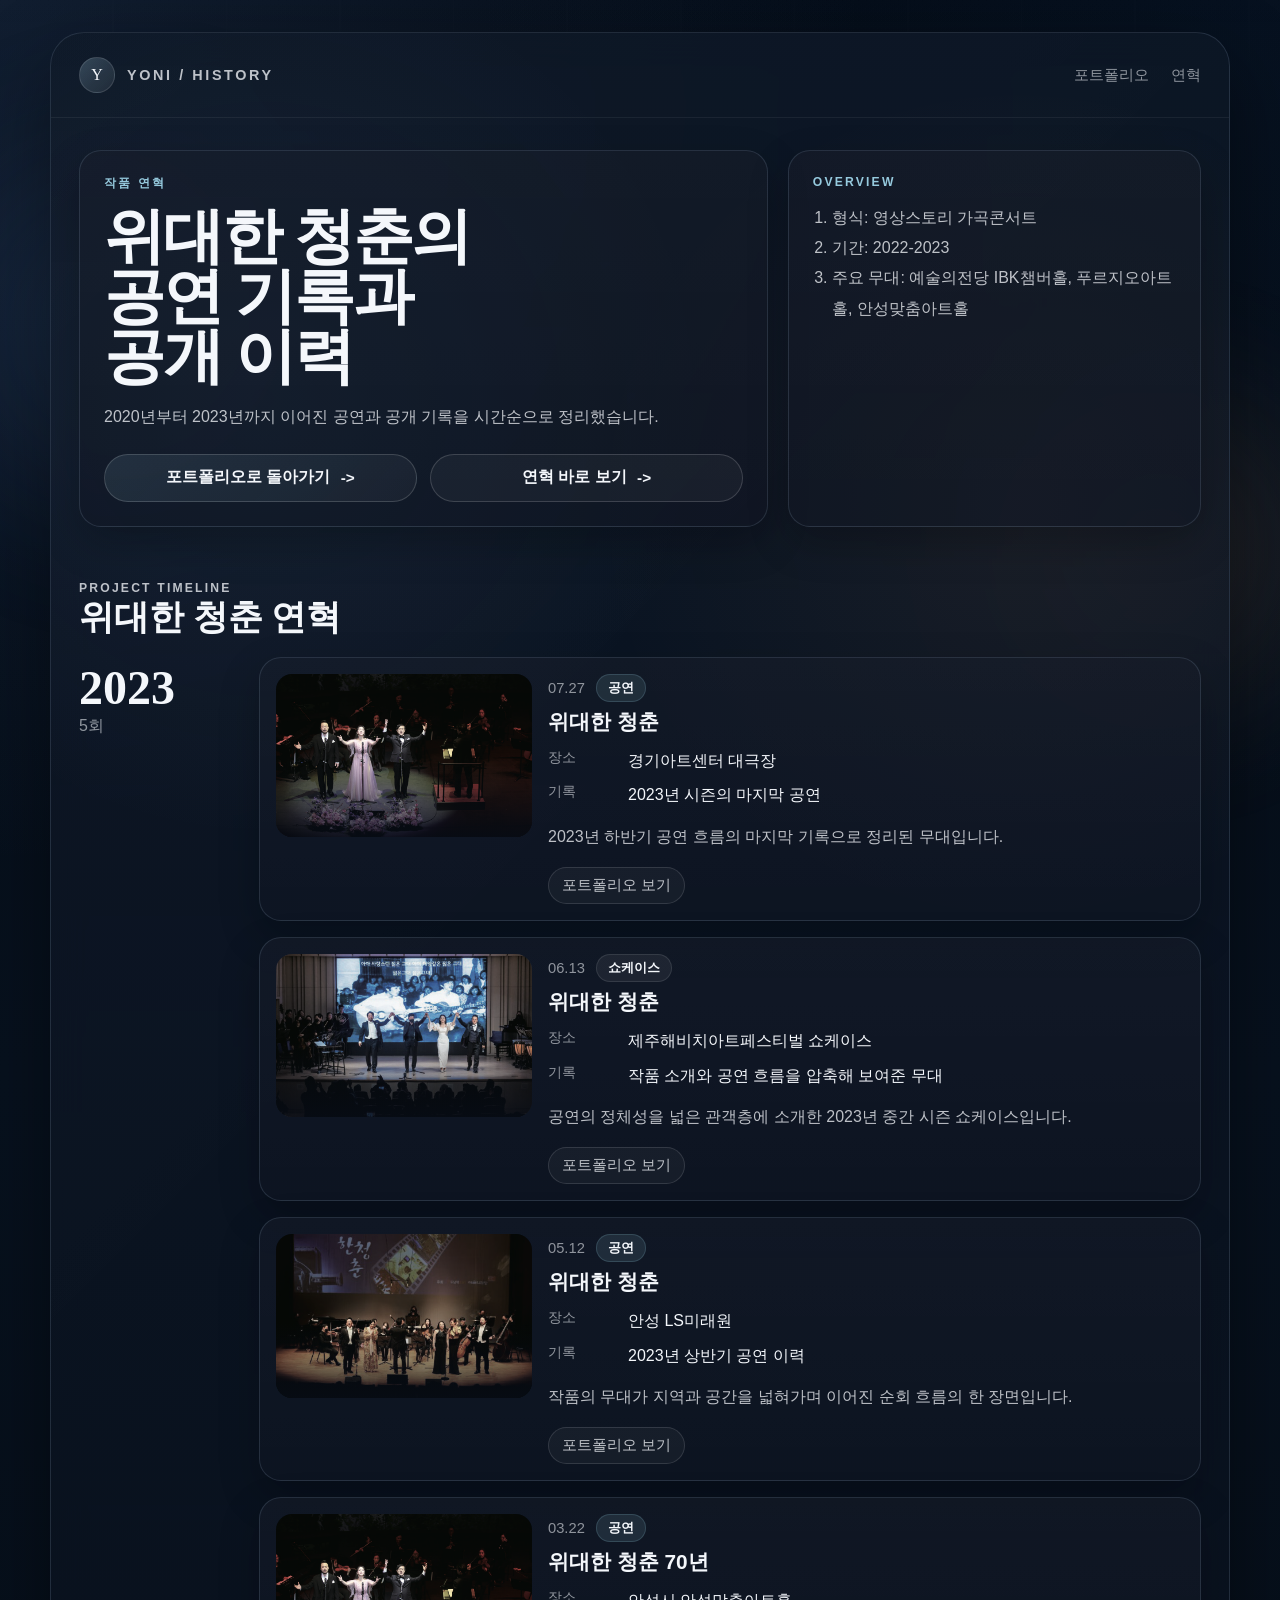
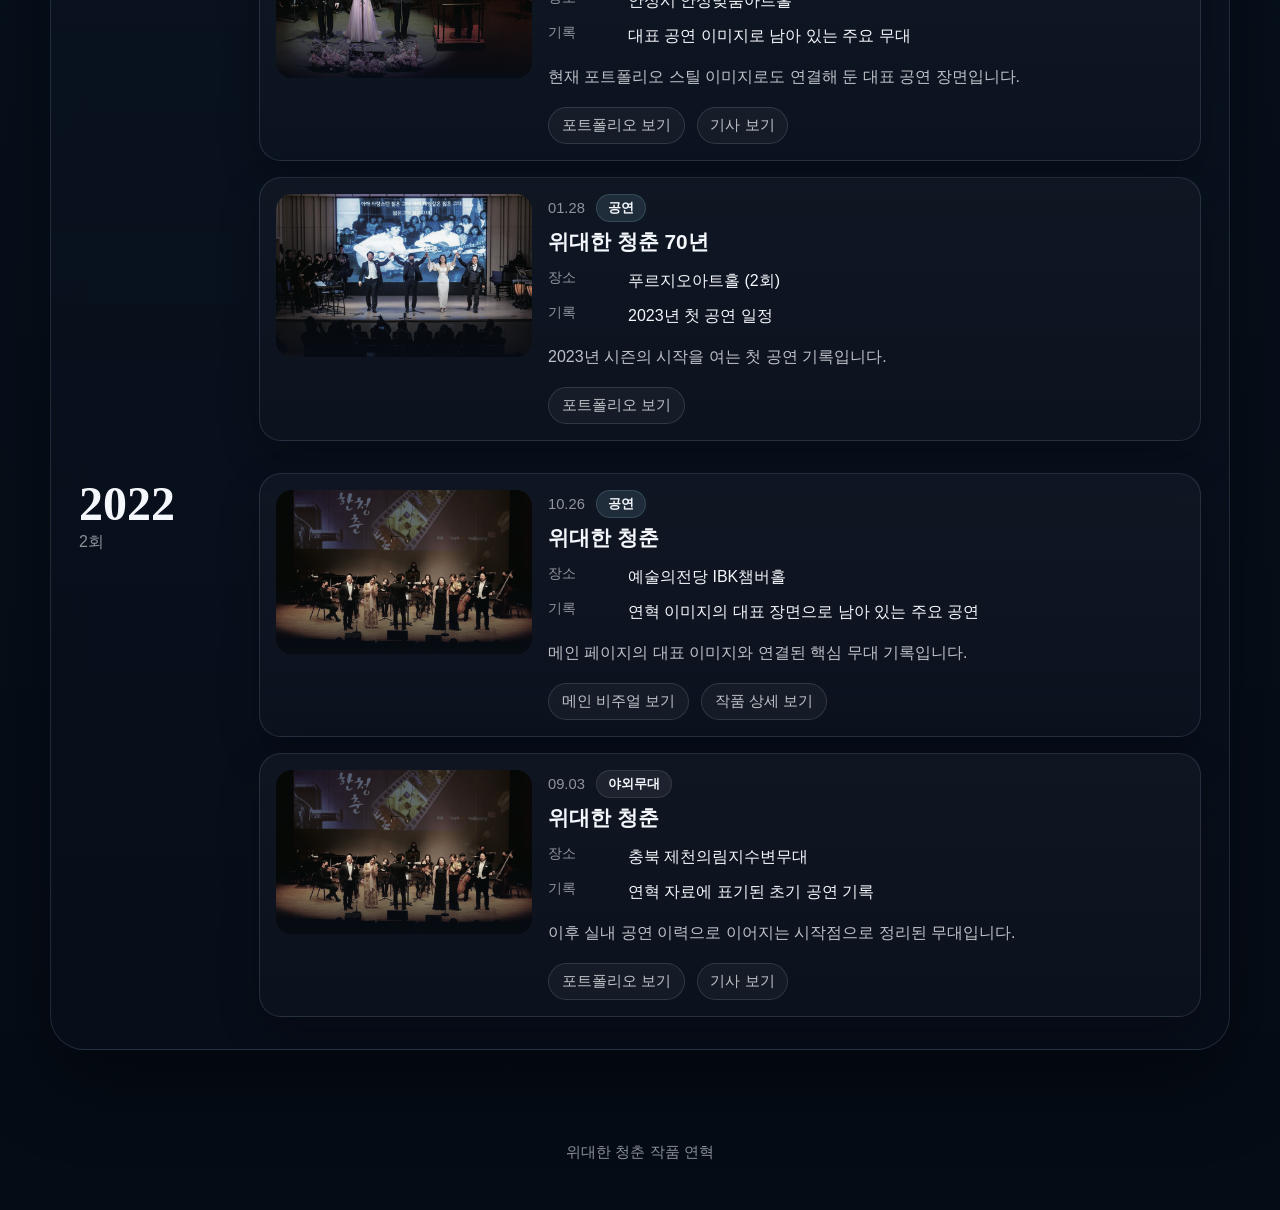
==== commit 5b375b3d: "Remove editorial copy from portfolio" ====
--- a/history.html
+++ b/history.html
@@ -36,8 +36,7 @@
           <p class="eyebrow">작품 연혁</p>
           <h1 id="history-title">위대한 청춘의 공연 기록과 공개 이력</h1>
           <p class="history-hero__summary">
-            대표 사례는 메인 페이지에서 깊게, 공연의 확장 흐름은 이 연혁 페이지에서 빠르게
-            탐색할 수 있도록 정리했습니다.
+            2020년부터 2023년까지 이어진 공연과 공개 기록을 시간순으로 정리했습니다.
           </p>
           <div class="history-hero__actions">
             <a class="button-link" href="index.html">포트폴리오로 돌아가기</a>
--- a/styles.css
+++ b/styles.css
@@ -731,7 +731,7 @@
 .archive-snapshot {
   position: relative;
   overflow: hidden;
-  padding: 1.35rem;
+  padding: 1.6rem;
   border: 1px solid var(--line-soft);
   border-radius: var(--radius-large);
   background:
@@ -743,14 +743,14 @@
 }
 
 .archive-snapshot__intro {
-  margin-bottom: 1rem;
+  margin-bottom: 1.2rem;
 }
 
 .archive-snapshot__title {
-  margin: 0 0 0.7rem;
+  margin: 0 0 0.8rem;
   font-family: "Iowan Old Style", "Palatino Linotype", Georgia, serif;
   font-size: clamp(1.7rem, 2.5vw, 2.35rem);
-  line-height: 1.02;
+  line-height: 1.08;
   letter-spacing: -0.03em;
 }
 
@@ -758,7 +758,7 @@
   margin: 0;
   max-width: 38rem;
   color: var(--text-muted);
-  line-height: 1.75;
+  line-height: 1.8;
 }
 
 .archive-snapshot__grid {
